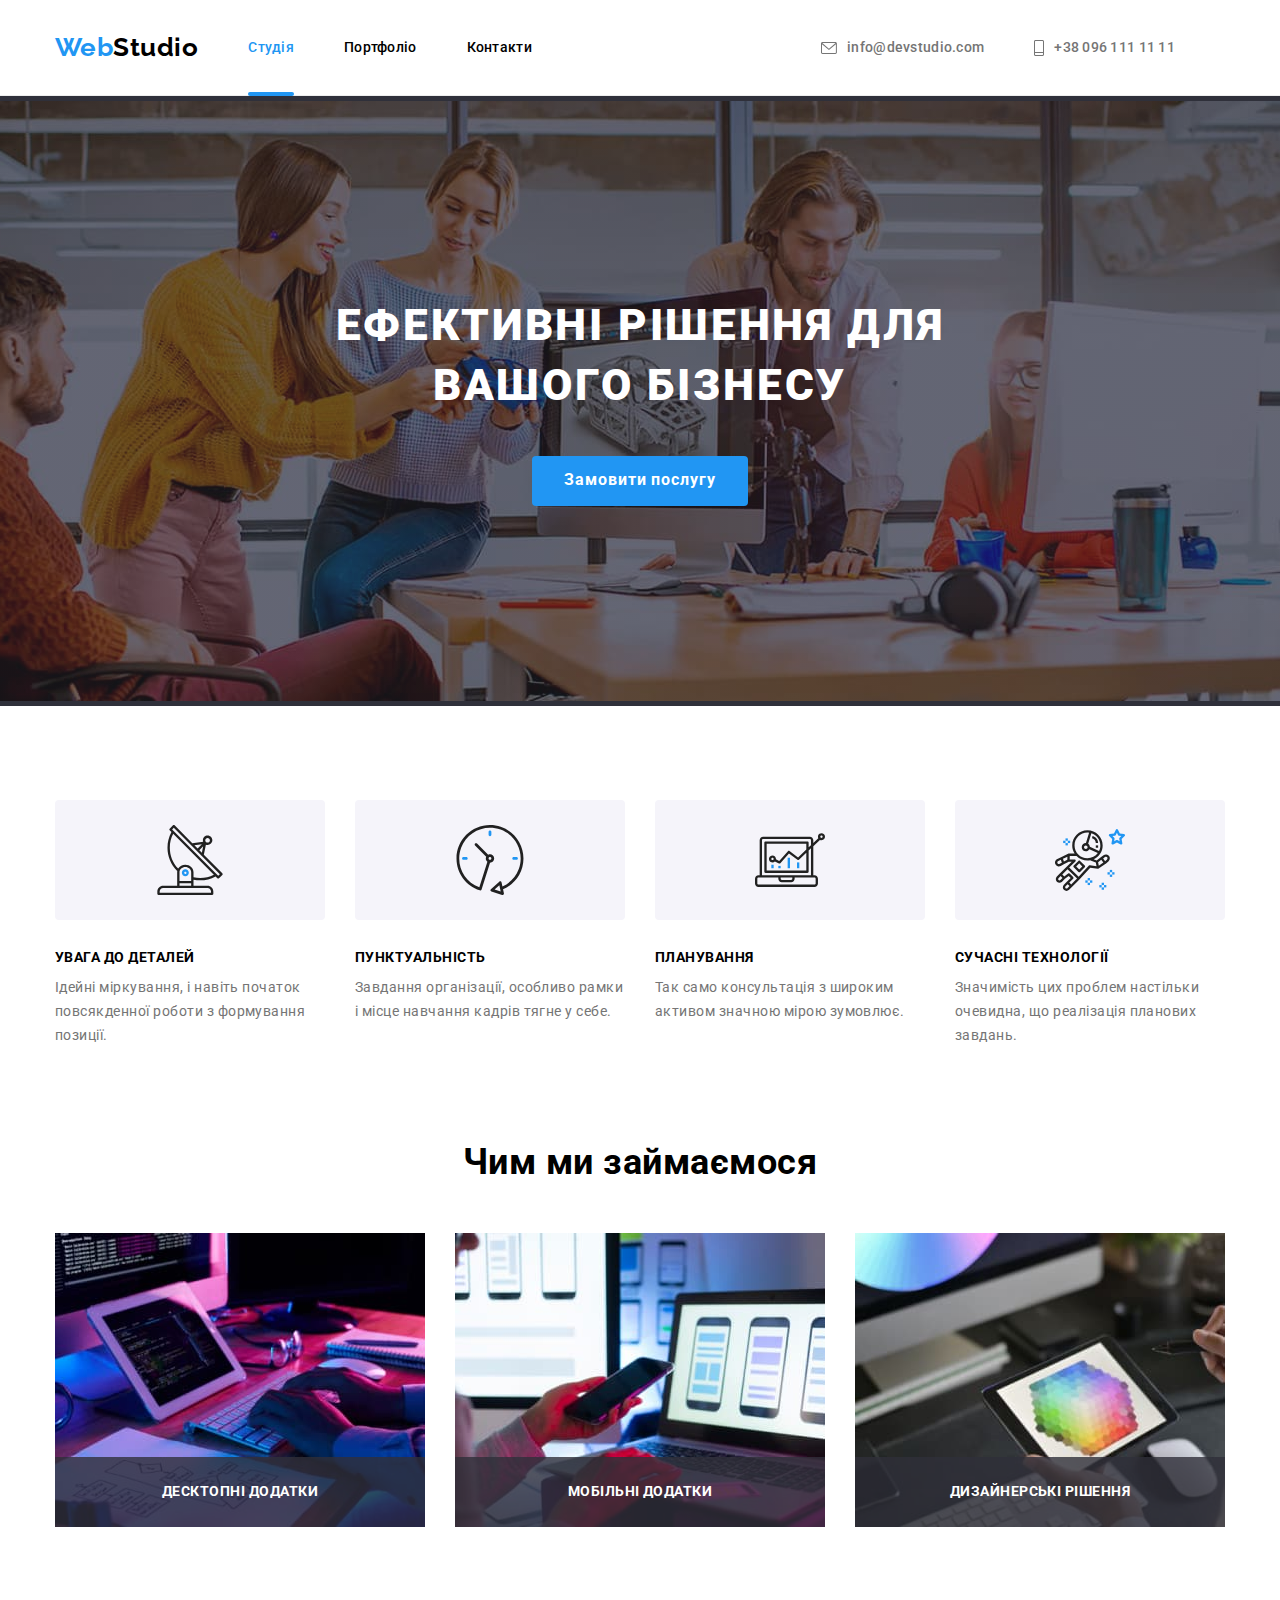
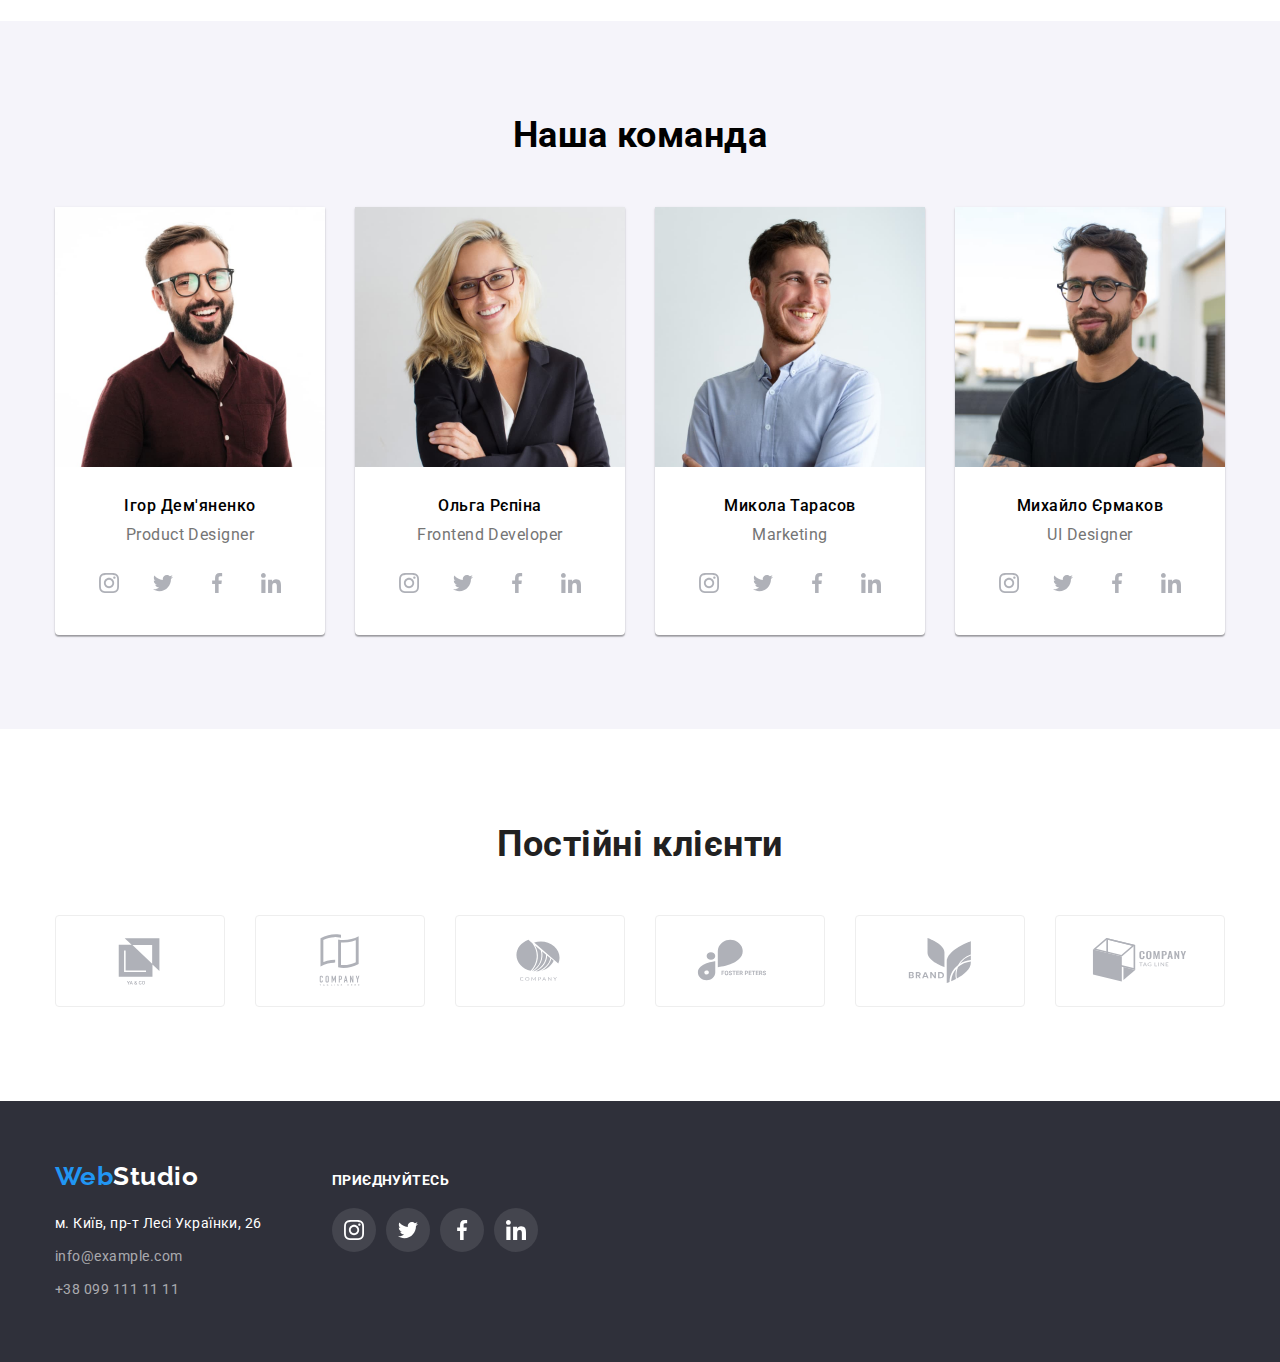
==== index.html @ 8f84b319 "start" ====
<!DOCTYPE html>
<html lang="uk">
  <head>
    <meta charset="UTF-8" />
    <meta http-equiv="X-UA-Compatible" content="IE=edge" />
    <meta name="viewport" content="width=device-width, initial-scale=1.0" />
    <title>WebStudio</title>
    <link rel="preconnect" href="https://fonts.googleapis.com" />
    <link rel="preconnect" href="https://fonts.gstatic.com" crossorigin />
    <link
      href="https://fonts.googleapis.com/css2?family=Raleway:wght@700&family=Roboto:wght@400;500;700;900&display=swap"
      rel="stylesheet"
    />
    <link
      rel="stylesheet"
      href="https://cdn.jsdelivr.net/npm/modern-normalize@1.1.0/modern-normalize.min.css"
    />
    <link rel="stylesheet" href="./css/styles.css" />
  </head>

  <body>
    <!-- Header-page -->
    <header class="page-header">
      <div class="header-box container">
        <nav class="page-navigation">
          <a class="logo link" href="/index.html"
            ><span class="logo-item">Web</span>Studio</a
          >
          <ul class="menu-list list">
            <li class="menu-item">
              <a class="menu-link link" href="index.html"
                ><span class="accent">Студія</span></a
              >
            </li>
            <li class="menu-item">
              <a class="menu-link link" href="portfolio.html">Портфоліо</a>
            </li>
            <li class="menu-item">
              <a class="menu-link link" href="#contacts">Контакти</a>
            </li>
          </ul>
        </nav>

        <ul class="list-contact list">
          <li class="mail-link page-cont">
            <a class="mail link focus-cont" href="mailto:info@devstudio.com">
              <svg class="mail-icon cont-icon" width="16px" height="12px">
                <use href="./symbol-defs.svg#icon-envelope"></use>
              </svg>
              info@devstudio.com
            </a>
          </li>
          <li class="phone-link page-cont">
            <a
              class="contact-phone-number link focus-cont"
              href="tel:+380961111111"
            >
              <svg class="phone-icon cont-icon" width="10" height="16">
                <use href="./symbol-defs.svg#icon-Vector"></use>
              </svg>
              +38 096 111 11 11</a
            >
          </li>
        </ul>
      </div>
    </header>
    <!-- Main-page -->
    <main class="main-page">
      <section class="first-section">
        <div class="container first-container">
          <h1 class="name-page">Ефективні рішення для вашого бізнесу</h1>
          <button class="modal-open-btn" type="button" data-modal-open>
            Замовити послугу
          </button>
        </div>
      </section>
      <section class="portfolio-section section">
        <div class="container">
          <h2 class="soft-skills visually-hidden">Наші особливості</h2>
          <ul class="list list-skils">
            <li class="skills-list">
              <div class="soft-box">
                <svg class="soft-icon" width="70" height="70">
                  <use href="./symbol-defs.svg#icon-antenna"></use>
                </svg>
              </div>
              <h3 class="soft-skills-item">Увага до деталей</h3>
              <p class="soft-skills-link">
                Ідейні міркування, i навіть початок повсякденної роботи з
                формування позиції.
              </p>
            </li>

            <li class="skills-list">
              <div class="soft-box">
                <svg class="soft-icon" width="70" height="70">
                  <use href="./symbol-defs.svg#icon-clock"></use>
                </svg>
              </div>
              <h3 class="soft-skills-item">Пунктуальність</h3>
              <p class="soft-skills-link">
                Завдання організації, особливо рамки i місце навчання кадрів
                тягне у себе.
              </p>
            </li>

            <li class="skills-list">
              <div class="soft-box">
                <svg class="soft-icon" width="70" height="70">
                  <use href="./symbol-defs.svg#icon-diagram"></use>
                </svg>
              </div>
              <h3 class="soft-skills-item">Планування</h3>
              <p class="soft-skills-link">
                Так само консультація з широким активом значною мірою зумовлює.
              </p>
            </li>

            <li class="skills-list">
              <div class="soft-box">
                <svg class="soft-icon" width="70" height="70">
                  <use href="./symbol-defs.svg#icon-astronaut"></use>
                </svg>
              </div>
              <h3 class="soft-skills-item">Сучасні технології</h3>
              <p class="soft-skills-link">
                Значимість цих проблем настільки очевидна, що реалізація
                планових завдань.
              </p>
            </li>
          </ul>
        </div>
      </section>
      <section class="page-job section">
        <div class="container">
          <h2 class="job">Чим ми займаємося</h2>
          <ul class="job-page list">
            <li class="work-image-li">
              <div class="work-text-box">
                <img
                  class="image-work"
                  src="./images/box-1.jpg"
                  alt="design"
                  width="370"
                  height="294"
                />
                <p class="work-link-text">Десктопні додатки</p>
              </div>
            </li>
            <li class="work-image-li">
              <div class="work-text-box">
                <img
                  class="image-work"
                  src="./images/box-2.jpg"
                  alt="styling"
                  width="370"
                  height="294"
                />
                <p class="work-link-text">Мобільні додатки</p>
              </div>
            </li>
            <li class="work-image-li">
              <div class="work-text-box">
                <img
                  class="image-work"
                  src="./images/box-3.jpg"
                  alt="color"
                  width="370"
                  height="294"
                />
                <p class="work-link-text">Дизайнерські рішення</p>
              </div>
            </li>
          </ul>
        </div>
      </section>
      <section class="team section">
        <div class="container">
          <h2 class="my-team">Наша команда</h2>
          <ul class="list list-team">
            <li class="team-box">
              <img
                class="image-team"
                src="./images/img-1.jpg"
                alt="Ігор Дем'яненко"
                width="270"
                height="260"
              />
              <div class="team-info">
                <h3 class="name">Ігор Дем'яненко</h3>
                <p class="job-title">Product Designer</p>
                <ul class="team-cont">
                  <li class="list list-icon">
                    <a href="https://www.instagram.com/" class="team-cont-icon">
                      <svg class="icon-job" width="20" height="20">
                        <use href="./symbol-defs.svg#icon-instagram"></use>
                      </svg>
                    </a>
                  </li>
                  <li class="list list-icon">
                    <a href="https://twitter.com" class="team-cont-icon">
                      <svg class="icon-job" width="20" height="20">
                        <use href="./symbol-defs.svg#icon-twitter"></use>
                      </svg>
                    </a>
                  </li>
                  <li class="list list-icon">
                    <a href="https://www.facebook.com/" class="team-cont-icon">
                      <svg class="icon-job" width="20" height="20">
                        <use href="./symbol-defs.svg#icon-facebook"></use>
                      </svg>
                    </a>
                  </li>
                  <li class="list list-icon">
                    <a href="https://ua.linkedin.com/" class="team-cont-icon">
                      <svg class="icon-job" width="20" height="20">
                        <use href="./symbol-defs.svg#icon-linkedin"></use>
                      </svg>
                    </a>
                  </li>
                </ul>
              </div>
            </li>
            <li class="team-box">
              <img
                class="image-team"
                src="./images/img-2.jpg"
                alt="Ольга Рєпіна"
                width="270"
                height="260"
              />
              <div class="team-info">
                <h3 class="name">Ольга Рєпіна</h3>
                <p class="job-title">Frontend Developer</p>
                <ul class="team-cont">
                  <li class="list list-icon">
                    <a href="https://www.instagram.com/" class="team-cont-icon">
                      <svg class="icon-job" width="20" height="20">
                        <use href="./symbol-defs.svg#icon-instagram"></use>
                      </svg>
                    </a>
                  </li>
                  <li class="list list-icon">
                    <a href="https://twitter.com" class="team-cont-icon">
                      <svg class="icon-job" width="20" height="20">
                        <use href="./symbol-defs.svg#icon-twitter"></use>
                      </svg>
                    </a>
                  </li>
                  <li class="list list-icon">
                    <a href="https://www.facebook.com/" class="team-cont-icon">
                      <svg class="icon-job" width="20" height="20">
                        <use href="./symbol-defs.svg#icon-facebook"></use>
                      </svg>
                    </a>
                  </li>
                  <li class="list list-icon">
                    <a href="https://ua.linkedin.com/" class="team-cont-icon">
                      <svg class="icon-job" width="20" height="20">
                        <use href="./symbol-defs.svg#icon-linkedin"></use>
                      </svg>
                    </a>
                  </li>
                </ul>
              </div>
            </li>
            <li class="team-box">
              <img
                class="image-team"
                src="./images/img-3.jpg"
                alt="Микола Тарасов"
                width="270"
                height="260"
              />
              <div class="team-info">
                <h3 class="name">Микола Тарасов</h3>
                <p class="job-title">Marketing</p>
                <ul class="team-cont">
                  <li class="list list-icon">
                    <a href="https://www.instagram.com/" class="team-cont-icon">
                      <svg class="icon-job" width="20" height="20">
                        <use href="./symbol-defs.svg#icon-instagram"></use>
                      </svg>
                    </a>
                  </li>
                  <li class="list list-icon">
                    <a href="https://twitter.com" class="team-cont-icon">
                      <svg class="icon-job" width="20" height="20">
                        <use href="./symbol-defs.svg#icon-twitter"></use>
                      </svg>
                    </a>
                  </li>
                  <li class="list list-icon">
                    <a href="https://www.facebook.com/" class="team-cont-icon">
                      <svg class="icon-job" width="20" height="20">
                        <use href="./symbol-defs.svg#icon-facebook"></use>
                      </svg>
                    </a>
                  </li>
                  <li class="list list-icon">
                    <a href="https://ua.linkedin.com/" class="team-cont-icon">
                      <svg class="icon-job" width="20" height="20">
                        <use href="./symbol-defs.svg#icon-linkedin"></use>
                      </svg>
                    </a>
                  </li>
                </ul>
              </div>
            </li>
            <li class="team-box">
              <img
                class="image-team"
                src="./images/img-4.jpg"
                alt="Михайло Єрмаков"
                width="270"
                height="260"
              />
              <div class="team-info">
                <h3 class="name">Михайло Єрмаков</h3>
                <p class="job-title">UI Designer</p>
                <ul class="team-cont">
                  <li class="list list-icon">
                    <a href="https://www.instagram.com/" class="team-cont-icon">
                      <svg class="icon-job" width="20" height="20">
                        <use href="./symbol-defs.svg#icon-instagram"></use>
                      </svg>
                    </a>
                  </li>
                  <li class="list list-icon">
                    <a href="https://twitter.com" class="team-cont-icon">
                      <svg class="icon-job" width="20" height="20">
                        <use href="./symbol-defs.svg#icon-twitter"></use>
                      </svg>
                    </a>
                  </li>
                  <li class="list list-icon">
                    <a href="https://www.facebook.com/" class="team-cont-icon">
                      <svg class="icon-job" width="20" height="20">
                        <use href="./symbol-defs.svg#icon-facebook"></use>
                      </svg>
                    </a>
                  </li>
                  <li class="list list-icon">
                    <a href="https://ua.linkedin.com/" class="team-cont-icon">
                      <svg class="icon-job" width="20" height="20">
                        <use href="./symbol-defs.svg#icon-linkedin"></use>
                      </svg>
                    </a>
                  </li>
                </ul>
              </div>
            </li>
          </ul>
        </div>
      </section>
      <section class="section">
        <div class="container">
          <h2 class="clients">Постійні клієнти</h2>
          <ul class="clients-item">
            <li class="client-list list">
              <div class="client-box-icon">
                <a class="client-comp" href="">
                  <svg class="client-icon" width="106" height="60">
                    <use href="./symbol-defs.svg#icon-YACO"></use>
                  </svg>
                </a>
              </div>
            </li>
            <li class="client-list list">
              <div class="client-box-icon">
                <a class="client-comp" href="">
                  <svg class="client-icon" width="106" height="60">
                    <use href="./symbol-defs.svg#icon-COMPANY"></use>
                  </svg>
                </a>
              </div>
            </li>
            <li class="client-list list">
              <div class="client-box-icon">
                <a class="client-comp" href="">
                  <svg class="client-icon" width="106" height="60">
                    <use href="./symbol-defs.svg#icon-COMPANYtwo"></use>
                  </svg>
                </a>
              </div>
            </li>
            <li class="client-list list">
              <div class="client-box-icon">
                <a class="client-comp" href="">
                  <svg class="client-icon" width="106" height="60">
                    <use href="./symbol-defs.svg#icon-POSTER"></use>
                  </svg>
                </a>
              </div>
            </li>
            <li class="client-list list">
              <div class="client-box-icon">
                <a class="client-comp" href="">
                  <svg class="client-icon" width="106" height="60">
                    <use href="./symbol-defs.svg#icon-BRANT"></use>
                  </svg>
                </a>
              </div>
            </li>
            <li class="client-list list">
              <div class="client-box-icon">
                <a class="client-comp" href="">
                  <svg class="client-icon" width="106" height="60">
                    <use href="./symbol-defs.svg#icon-Logo"></use>
                  </svg>
                </a>
              </div>
            </li>
          </ul>
        </div>
      </section>
    </main>
    <footer class="footer-page">
      <div class="container footer-container">
        <div class="footer-first-box">
          <a class="logo-two link" href="/index.html"
            ><span class="logo-item">Web</span>Studio</a
          >
          <address class="adress-footer">
            <ul class="adress-list list">
              <li class="list-map">
                <a
                  class="maps-list link"
                  href="https://goo.gl/maps/bV2nX5t9sE71foQR8"
                  target="_blank"
                  rel="nooper noreferrer nofollow"
                  >м. Київ, пр-т Лесі Українки, 26</a
                >
              </li>
              <li class="list-map">
                <a class="mail-footer link" href="mailto:info@example.com"
                  >info@example.com</a
                >
              </li>
              <li>
                <a class="contact-phone-footer link" href="tel:+380991111111"
                  >+38 099 111 11 11</a
                >
              </li>
            </ul>
          </address>
        </div>
        <div class="footer-icons">
          <p class="footer-invate">Приєднуйтесь</p>
          <ul class="team-cont">
            <li class="list list-icon">
              <a href="https://www.instagram.com/" class="team-cont-icons">
                <svg class="icon-footer" width="20" height="20">
                  <use href="./symbol-defs.svg#icon-instagram"></use>
                </svg>
              </a>
            </li>
            <li class="list list-icon">
              <a href="https://twitter.com" class="team-cont-icons">
                <svg class="icon-footer" width="20" height="20">
                  <use href="./symbol-defs.svg#icon-twitter"></use>
                </svg>
              </a>
            </li>
            <li class="list list-icon">
              <a href="https://www.facebook.com/" class="team-cont-icons">
                <svg class="icon-footer" width="20" height="20">
                  <use href="./symbol-defs.svg#icon-facebook"></use>
                </svg>
              </a>
            </li>
            <li class="list list-icon">
              <a href="https://ua.linkedin.com/" class="team-cont-icons">
                <svg class="icon-footer" width="20" height="20">
                  <use href="./symbol-defs.svg#icon-linkedin"></use>
                </svg>
              </a>
            </li>
          </ul>
        </div>
      </div>
    </footer>

    <div class="backdrop is-hidden" data-modal>
      <div class="modal">
        <button type="button" class="modal-close-btn" data-modal-close>
          <svg class="modal-close-icon" width="18" height="18">
            <use href="./symbol-defs.svg#icon-close"></use>
          </svg>
        </button>
      </div>
    </div>

    <script src="./js/modal.js"></script>
  </body>
</html>
---- css/styles.css ----
:root {
  --accent-color: #2196f3;
  --secondary-text-dark-color: #000000;
  --primary-text-dark-color: #212121;
  --primary-text-color-theme-light: #ffffff;
  --secondary-text-color-theme-light: #757575;
  --no-name-text-color: #2f303a;
  --primary-font: "Roboto", sans-serif;
  --secondary-text-font: "Raleway", sans-serif;
  --back-color: #f5f4fa;
  --border-color: #eee;
  --primary-icon-color: rgba(175, 177, 184, 1);
  --second-icon-color: #757575;
  --time-activate: 250ms;
  --funk-time: cubic-bezier(0.4, 0, 0.2, 1);
}
.menu-list .menu-link.current {
  color: var(--accent-color);
}
.link {
  text-decoration: none;
}

.list {
  list-style-type: none;
}

button {
  cursor: pointer;
}
h1,
h2,
h3,
h4,
p {
  margin-top: 0;
  margin-bottom: 0;
}
ul,
ol {
  margin-top: 0;
  margin-bottom: 0;
  padding-left: 0;
}
img {
  max-width: 100%;
  height: auto;
  display: block;
}
body {
  font-family: var(--primary-font), sans-serif;
  background-color: var(--primary-text-color-theme-light);
  letter-spacing: 0.03em;
}
.section {
  padding-top: 94px;
  padding-bottom: 94px;
}
/* HEADER */
.visually-hidden {
  position: absolute;
  white-space: nowrap;
  width: 1px;
  height: 1px;
  overflow: hidden;
  border: 0;
  padding: 0;
  clip: rect(0 0 0 0);
  clip-path: inset(50%);
  margin: -1px;
}
.container {
  margin-left: auto;
  margin-right: auto;
  width: 1200px;
  padding-left: 15px;
  padding-right: 15px;
}
.logo {
  font-family: var(--secondary-text-font);
  font-weight: 700;
  font-size: 26px;
  line-height: 1.2;

  color: var(--black-color);
}
.logo-item {
  font-family: var(--secondary-text-font);
  font-weight: 700;
  font-size: 26px;
  line-height: 1.2;
  color: var(--accent-color);
}
.page-navigation {
  display: flex;
  align-items: center;
}
.page-header {
  border-bottom: 1px solid var(--border-color);
  padding-top: 32px;
  padding-bottom: 32px;
}

.header-box {
  display: flex;
  justify-content: space-between;
}
.menu-list,
.list-contact {
  display: flex;
}
.menu-item:not(:last-child),
.logo {
  margin-right: 50px;
}
.page-cont {
  margin-right: 50px;
}
.page-cont {
  display: flex;
  justify-content: center;
}
.menu-link {
  font-weight: 500;
  font-size: 14px;
  line-height: 1.14;
  letter-spacing: 0.02em;
  color: var(--grey-color);
  transition-duration: var(--time-activate);
  position: relative;
  transition-timing-function: var(--funk-time);
}
.menu-link:hover,
.menu-link:focus {
  color: var(--accent-color);
}
.accent {
  color: var(--accent-color);
}
.accent::after {
  position: absolute;
  left: 0;
  bottom: 0;
  top: 52.2px;
  content: "";
  display: block;
  width: 100%;
  height: 4px;
  background-color: var(--accent-color);
  border-radius: 2px;
}
.mail {
  font-weight: 500;
  font-size: 14px;
  line-height: 1.14;
  letter-spacing: 0.02em;
  color: var(--secondary-text-color-theme-light);
  display: flex;
  align-items: center;
  transition-duration: var(--time-activate);
  transition-timing-function: var(--funk-time);
}
.mail:hover,
.mail:focus {
  color: var(--accent-color);
}
.contact-phone-number {
  font-weight: 500;
  font-size: 14px;
  line-height: 1.14;
  letter-spacing: 0.02em;
  color: var(--secondary-text-color-theme-light);
  display: flex;
  align-items: center;
  transition-duration: var(--time-activate);
  transition-timing-function: var(--funk-time);
}
.contact-phone-number:hover,
.contact-phone-number:focus {
  color: var(--accent-color);
}
.mail-icon,
.phone-icon {
  margin-right: 10px;
}
.focus-cont:hover .cont-icon,
.focus-cont:focus .cont-icon {
  fill: var(--accent-color);
}
.mail-icon,
.phone-icon {
  fill: var(--second-icon-color);
  transition-duration: var(--time-activate);
  transition-timing-function: var(--funk-time);
}
/* MAIN */
.first-section {
  background: rgba(47, 48, 58, 0.4);
  background-color: var(--no-name-text-color);
  background-repeat: no-repeat;
  background-size: cover;
  background-image: linear-gradient(
      rgba(47, 48, 58, 0.4),
      rgba(47, 48, 58, 0.4)
    ),
    url(../sekt.jpg);
  background-size: 1600px;
  background-position: center;
}
.name-page {
  font-weight: 900;
  font-size: 44px;
  line-height: 1.36;
  text-align: center;
  letter-spacing: 0.06em;
  text-transform: uppercase;
  color: var(--primary-text-color-theme-light);
  margin-bottom: 40px;
}
.modal-open-btn {
  width: 216px;
  height: 50px;
  background-color: #2196f3;
  font-weight: 700;
  font-size: 16px;
  line-height: 1.8;
  letter-spacing: 0.06em;
  color: var(--primary-text-color-theme-light);
  border: none;
  border-radius: 4px;
  display: flex;
  align-items: center;
  justify-content: center;
  transition-duration: var(--time-activate);
  transition-timing-function: var(--funk-time);
}
.modal-open-btn:active {
  background-color: #188ce8;
}
.first-container {
  display: flex;
  flex-wrap: wrap;
  width: 700px;
  justify-content: center;
  padding-top: 200px;
  padding-bottom: 200px;
}

.modal-open-btn:hover,
.modal-open-btn:focus {
  background-color: #188ce8;
}
/* soft=skills */
.list-skils {
  display: flex;
  gap: 30px;
}
.skills-list {
  flex-basis: calc((100% - 90px) / 4);
}
.soft-skills-item {
  font-weight: 700;
  font-size: 14px;
  line-height: 1.14;
  text-transform: uppercase;
  color: var(--grey-color);
  margin-bottom: 10px;
}
.soft-skills-link {
  font-size: 14px;
  line-height: 1.71;
  color: var(--secondary-text-color-theme-light);
}
.soft-box {
  display: flex;
  justify-content: center;
  border-radius: 4px;
  background-color: var(--back-color);
  margin-bottom: 30px;
  width: 270px;
  height: 120px;
  align-items: center;
}
.job {
  font-weight: 700;
  font-size: 36px;
  line-height: 1.16;
  text-align: center;
  color: var(--grey-color);
  margin-bottom: 50px;
}

.page-job {
  padding-top: 0;
}
.job-page {
  display: flex;
  gap: 30px;
}
.image-work {
  width: 370px;
  height: 294px;
}
.work-text-box {
  position: relative;
  overflow: hidden;
}
.work-link-text {
  display: flex;
  align-items: center;
  justify-content: center;
  position: absolute;
  overflow: hidden;
  background: rgba(47, 48, 58, 0.8);
  color: var(--primary-text-color-theme-light);
  width: 100%;
  height: 70px;
  top: 224px;
  left: 0;
  font-family: var(--primary-font);
  font-weight: 700;
  font-size: 14px;
  line-height: 1.14;
  text-transform: uppercase;
}
.my-team {
  margin-bottom: 50px;
}
.list-team {
  display: flex;
  gap: 30px;
}
.my-team {
  font-weight: 700;
  font-size: 36px;
  line-height: 1.16;
  text-align: center;
  color: var(--grey-color);
}
.image-team {
  width: 270px;
  height: 260px;
}
.team-info {
  padding-top: 30px;
  padding-bottom: 30px;
}
.name {
  font-weight: 500;
  font-size: 16px;
  line-height: 1.18;
  margin-bottom: 10px;
  text-align: center;

  color: var(--grey-color);
}
.job-title {
  font-weight: 400;
  font-size: 16px;
  line-height: 1.18;
  text-align: center;
  color: var(--secondary-text-color-theme-light);
  margin-bottom: 16px;
}
.team-box {
  background-color: var(--primary-text-color-theme-light);
  box-shadow: 0px 1px 3px rgba(0, 0, 0, 0.12), 0px 1px 1px rgba(0, 0, 0, 0.14),
    0px 2px 1px rgba(0, 0, 0, 0.2);
  border-radius: 0px 0px 4px 4px;
}
.team {
  background-color: var(--back-color);
}
.team-cont {
  display: flex;
  justify-content: center;
  column-gap: 10px;
}

.icon-job:hover {
  fill: var(--accent-color);
}

.team-cont-icon {
  display: flex;
  justify-content: center;
  align-items: center;
  width: 44px;
  height: 44px;
  border-radius: 50%;
  background-color: var(--primary-text-color-theme-light);
  fill: var(--primary-icon-color);
  transition-duration: var(--time-activate);
  transition-timing-function: var(--funk-time);
}
.team-cont-icon:hover,
.team-cont-icon:focus {
  fill: var(--primary-text-color-theme-light);
  background-color: var(--accent-color);
}
.team-cont-icon:hover .icon-job,
.team-cont-icon:focus .icon-job {
  fill: var(--primary-text-color-theme-light);
}
.clients {
  display: flex;
  justify-content: center;
  margin-bottom: 50px;
  font-family: var(--primary-font);
  font-weight: 700;
  font-size: 36px;
  line-height: 42px;
  text-align: center;
  color: var(--primary-text-dark-color);
}
.clients-item {
  display: flex;
  gap: 30px;
}

.client-box-icon {
  width: 170px;
  height: 92px;
}
.client-comp {
  width: 100%;
  height: 100%;
  display: flex;
  justify-content: center;
  align-items: center;
  border: 1px solid var(--border-color);
  border-radius: 4px;
  transition-duration: var(--time-activate);
  transition-timing-function: var(--funk-time);
}
.client-comp:hover .client-icon,
.client-comp:focus .client-icon {
  fill: var(--accent-color);
}
.client-comp:hover,
.client-comp:focus {
  border-color: var(--accent-color);
}
.client-icon {
  fill: var(--primary-icon-color);
  transition-duration: var(--time-activate);
  transition-timing-function: var(--funk-time);
}
/* footer */
.footer-page {
  background: var(--no-name-text-color);
  display: flex;
  padding-top: 60px;
  padding-bottom: 60px;
}
.footer-first-box {
  margin-right: 70px;
}
.logo-two {
  font-family: var(--secondary-text-font);
  font-weight: 700;
  font-size: 26px;
  line-height: 1.19;
  color: var(--primary-text-color-theme-light);
  margin-top: 60px;
  font-style: normal;
}
.adress-footer {
  margin-top: 20px;
}
.maps-list {
  font-style: normal;
  font-weight: 400;
  font-size: 14px;
  line-height: 1.71;
  color: var(--primary-text-color-theme-light);
}
.mail-footer,
.contact-phone-footer {
  font-style: normal;
  font-weight: 400;
  font-size: 14px;
  line-height: 1.71;
  color: rgba(255, 255, 255, 0.6);
  transition-duration: var(--time-activate);
  transition-timing-function: var(--funk-time);
}
.list-map {
  margin-bottom: 9px;
}
.contact-phone-footer {
  margin-bottom: 60px;
}
.contact-phone-footer:focus,
.contact-phone-footer:hover,
.mail-footer:hover,
.mail-footer:focus .maps-text:hover,
.maps-text:focus {
  color: var(--accent-color);
}
.footer-invate {
  font-family: var(--primary-font);
  font-weight: 700;
  font-size: 14px;
  line-height: 16px;
  font-style: normal;
  letter-spacing: 0.03em;
  text-transform: uppercase;
  color: var(--primary-text-color-theme-light);
  margin-bottom: 20px;
}
.team-cont-icons {
  display: flex;
  justify-content: center;
  align-items: center;
  width: 44px;
  height: 44px;
  border-radius: 50%;
  background-color: rgba(255, 255, 255, 0.1);
  transition-duration: var(--time-activate);
  transition-timing-function: var(--funk-time);
}
.icon-footer {
  fill: var(--primary-text-color-theme-light);
}
.team-cont-icons:hover,
.team-cont-icons:focus {
  background-color: var(--accent-color);
}
.footer-container {
  display: flex;
  align-items: baseline;
}
/* Portfolio */
.filther-btn {
  display: flex;
  gap: 8px;
  justify-content: center;
  margin-bottom: 50px;
}
.button-item {
  background: var(--back-color);
  padding: 6px 22px;
  font-weight: 500;
  font-size: 16px;
  line-height: 1.6;
  text-align: center;
  border-radius: 4px;
  border: none;
  color: var(--grey-color);
  transition-duration: var(--time-activate);
  transition-timing-function: var(--funk-time);
}

.button-item:hover,
.button-item:focus {
  color: var(--primary-text-color-theme-light);
  background-color: var(--accent-color);
  box-shadow: 0px 3px 1px rgba(0, 0, 0, 0.1), 0px 1px 2px rgba(0, 0, 0, 0.08),
    0px 2px 2px rgba(0, 0, 0, 0.12);
}
/* Project */
.project-link {
  display: flex;
  flex-wrap: wrap;
  gap: 30px;
}
.project-list {
  border-left: 1px solid var(--border-color);
  border-right: 1px solid var(--border-color);
  border-bottom: 1px solid var(--border-color);
  padding: 20px 24px;
}
.project {
  margin-bottom: 4px;
}

.project-img {
  width: 370px;
  height: 294px;
}

.project-type {
  font-weight: 400;
  font-size: 16px;
  line-height: 1.8;
  color: var(--secondary-text-color-theme-light);
}
.shadow-link {
  text-decoration: none;
}
.shadow-link:hover .shadow-cont,
.shadow-link:focus .shadow-cont {
  box-shadow: 0px 1px 1px rgba(0, 0, 0, 0.12), 0px 4px 4px rgba(0, 0, 0, 0.06),
    1px 4px 6px rgba(0, 0, 0, 0.16);
}
.project {
  font-weight: 700;
  font-size: 18px;
  line-height: 2;
  letter-spacing: 0.06em;
  color: var(--primary-text-dark-color);
}
.swipe-text {
  transition-duration: var(--time-activate);
  position: relative;
  overflow: hidden;
  transition-timing-function: var(--funk-time);
}
.overlay {
  position: absolute;
  overflow: auto;
  background: rgba(33, 150, 243, 0.9);
  color: var(--primary-text-color-theme-light);
  top: 0;
  left: 0;
  width: 100%;
  height: 100%;
  padding: 63px 24px;
  line-height: 1.2;
  transform: translateY(100%);
  transition: var(--time-activate) linear;
  font-family: var(--primary-font);
  font-weight: 400;
  font-size: 18px;
  line-height: 1.55;
  transition-timing-function: var(--funk-time);
}
.shadow-link:hover .overlay,
.shadow-link:focus .overlay {
  transform: translateY(0%);
}

/* modal-window */
.backdrop {
  position: fixed;
  top: 0;
  left: 0;
  z-index: 100;
  width: 100%;
  height: 100%;
  background-color: rgba(47, 48, 58, 0.4);

  opacity: 1;
  visibility: visible;
  pointer-events: auto;
  transition: opacity var(--time-activate) ease,
    visibility var(--time-activate) ease;
  transition-timing-function: var(--funk-time);
}
.backdrop.is-hidden {
  opacity: 0;
  visibility: hidden;
  pointer-events: none;
}
.modal {
  position: absolute;
  height: 528px;
  width: 581px;
  background-color: var(--primary-text-color-theme-light);
  top: 50%;
  left: 50%;
  transform: translate(-50%, -50%);
}
.modal-close-btn {
  position: absolute;
  top: 8px;
  right: 8px;
  display: flex;
  justify-content: center;
  align-items: center;
  border: 1px solid rgba(0, 0, 0, 0.1);
  border-radius: 50%;
  width: 30px;
  height: 30px;
  background-color: transparent;
  padding: 0;
}
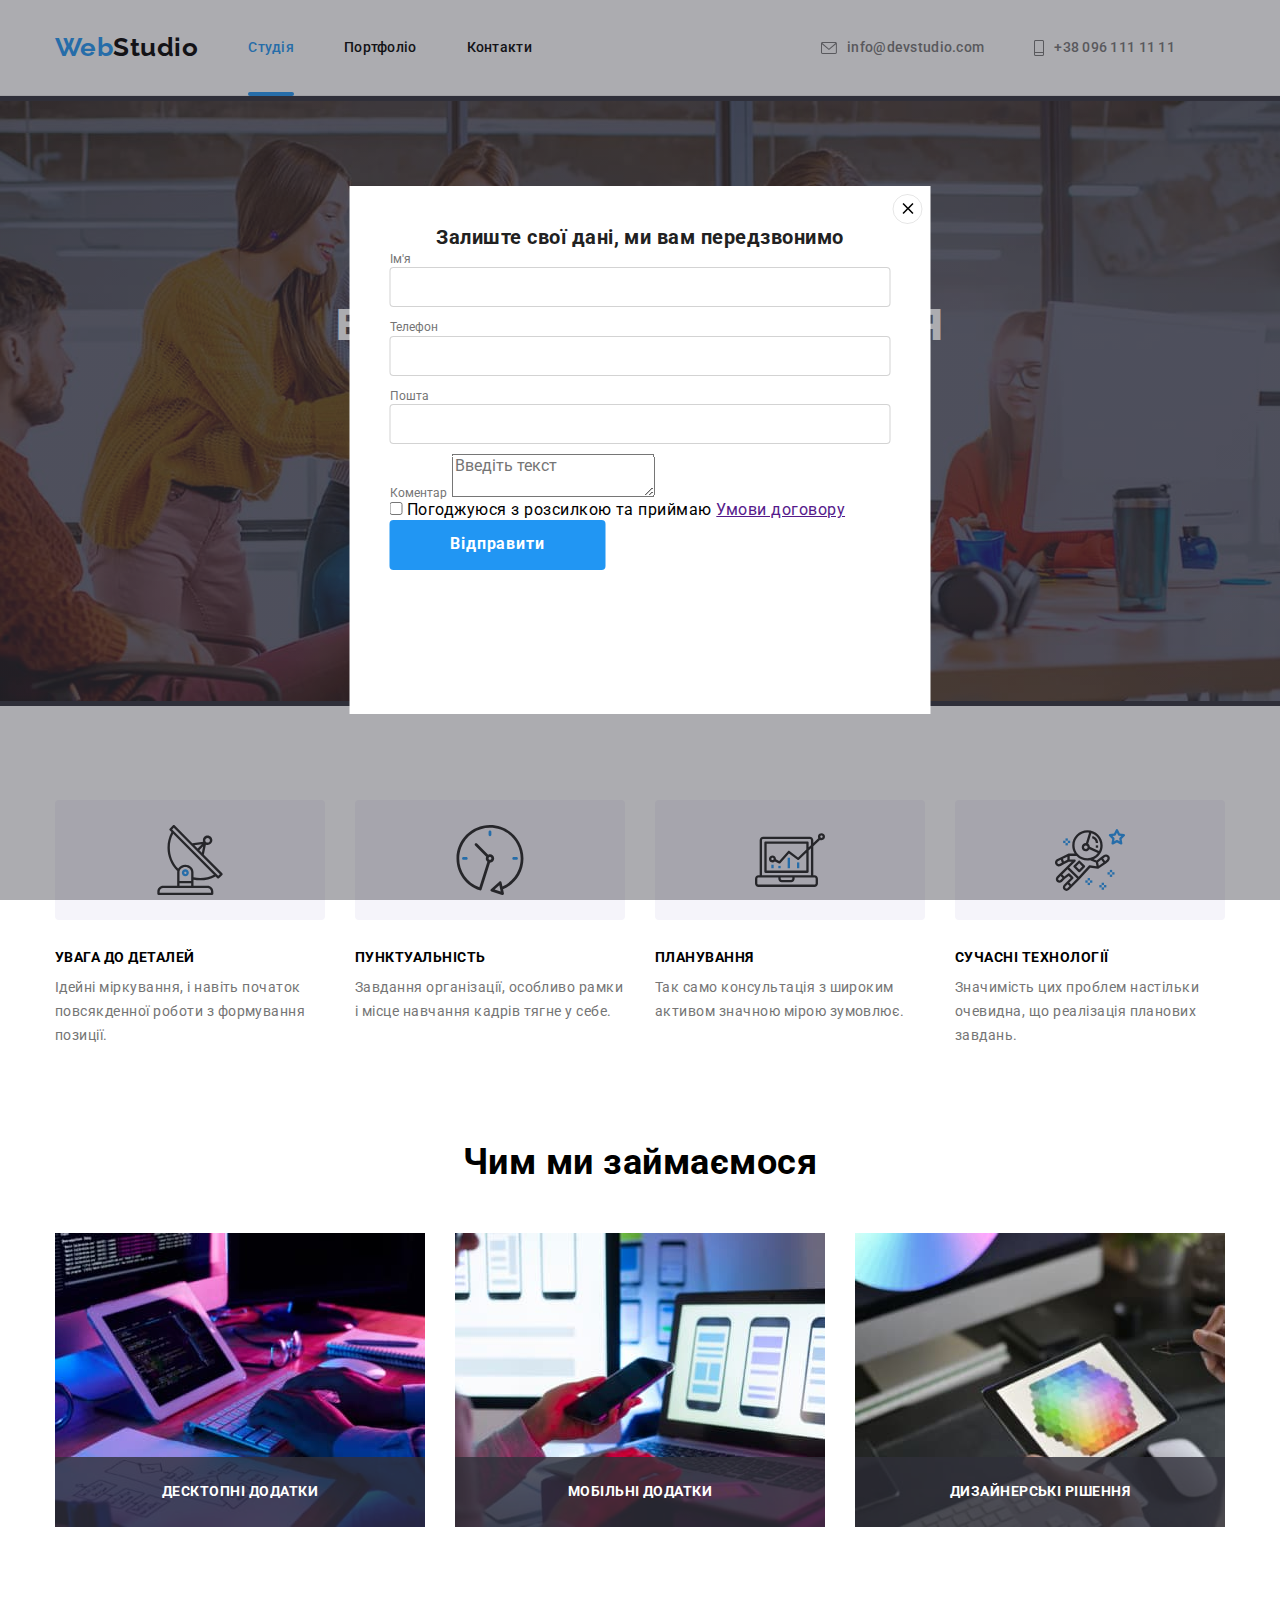
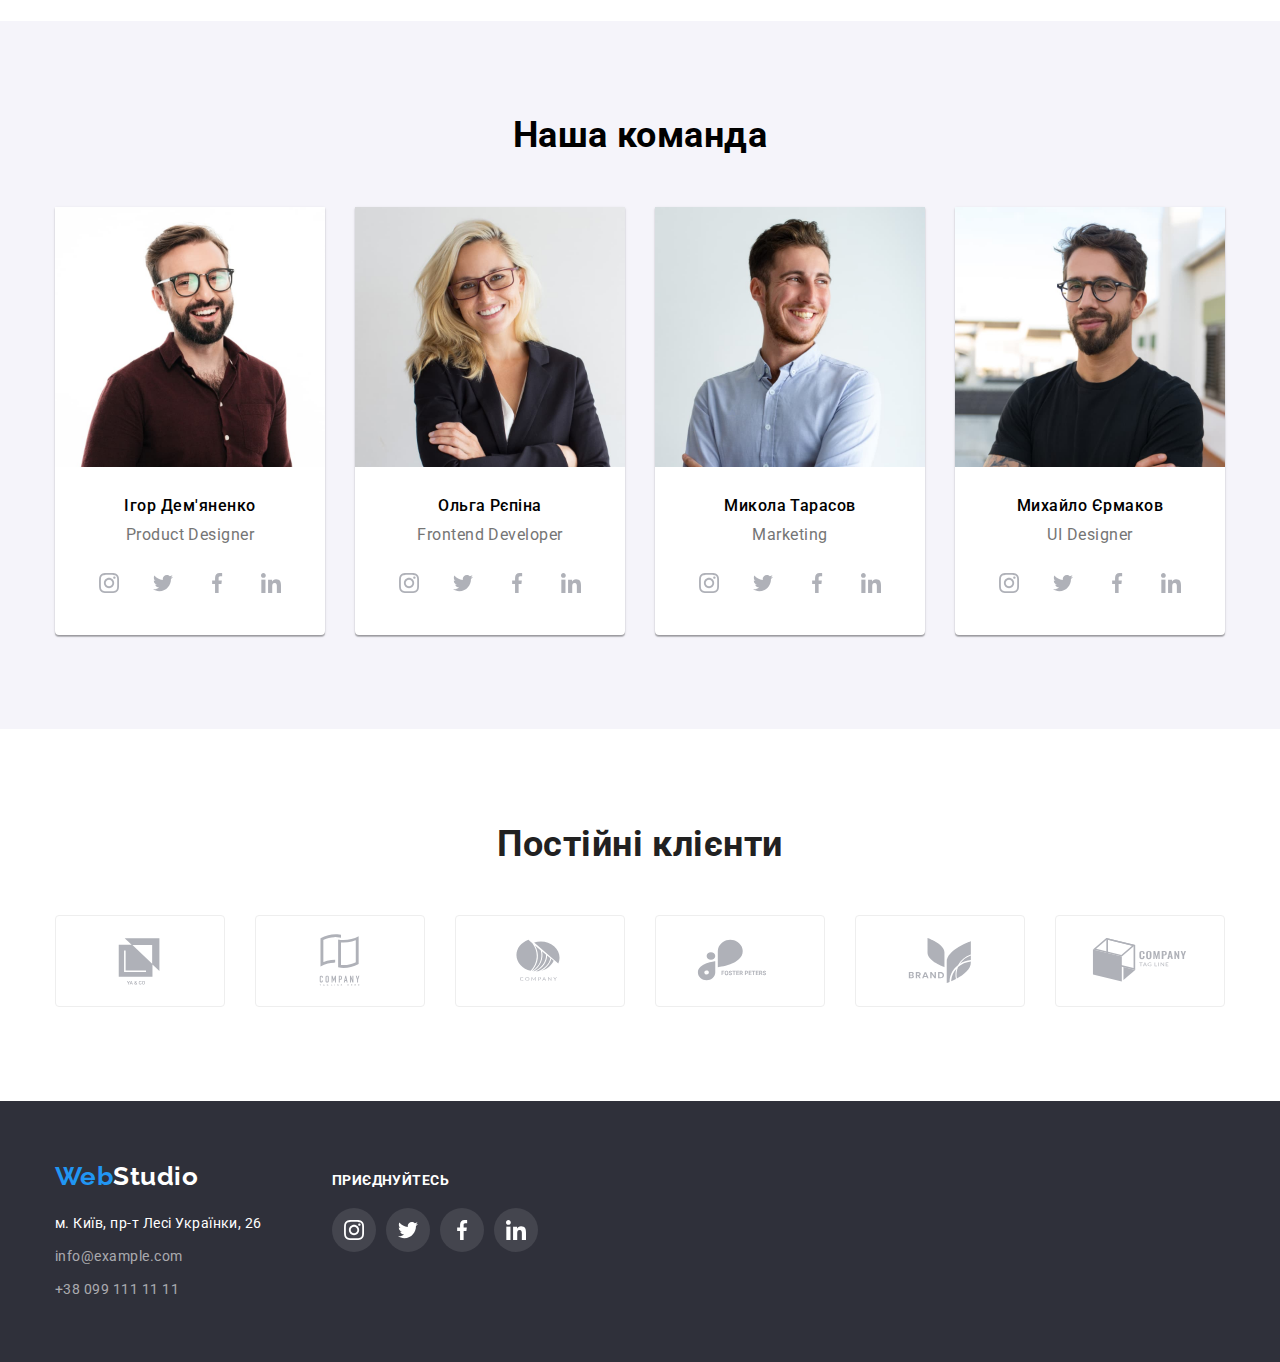
==== commit efea90fc: "work" ====
--- a/index.html
+++ b/index.html
@@ -481,13 +481,56 @@
       </div>
     </footer>
 
-    <div class="backdrop is-hidden" data-modal>
+    <div class="backdrop" data-modal>
       <div class="modal">
         <button type="button" class="modal-close-btn" data-modal-close>
           <svg class="modal-close-icon" width="18" height="18">
             <use href="./symbol-defs.svg#icon-close"></use>
           </svg>
         </button>
+        <p class="modal-form-title">
+          Залиште свої дані, ми вам передзвонимо
+        </p>
+        <form class="modal-form">
+          <label class="modal-form-field">
+            <span class="modal-form-field-desc">Ім'я</span> 
+            <input 
+            type="text" 
+            class="modal-form-input" 
+            pattern="[a-zA-Zа-яА-ЯїЇ]+"
+            name="user_name">
+          </label>
+          <label class="modal-form-field">
+            <span class="modal-form-field-desc">Телефон</span> 
+            <input 
+            type="tel" 
+            class="modal-form-input" 
+            pattern="[0-9]{3}-[0-9]{3}-[0-9]{2}-[0-9]{2}"
+            title="xxx-xxx-xx-xx"
+            name="user_phone">
+          </label>
+          <label class="modal-form-field">
+            <span class="modal-form-field-desc">Пошта</span> 
+            <input 
+            type="text" 
+            class="modal-form-input"
+            name="user_mail">
+          </label>
+          <label class="modal-form-name">
+            <span class="modal-form-field-desc">Коментар</span> 
+            <textarea 
+            name="user_massage"
+            placeholder="Введіть текст" 
+            class="modal-form-message"></textarea>
+          </label>
+          <label for="" class="modal-form-check-field">
+            <input 
+            type="checkbox" 
+            class="modal-form-check" name="user_policy" required>
+            Погоджуюся з розсилкою та приймаю <a href="">Умови договору</a> 
+          </label>
+          <button type="submit" class="modal-form-submit">Відправити</button>
+        </form>
       </div>
     </div>
 
--- a/css/styles.css
+++ b/css/styles.css
@@ -217,7 +217,8 @@
   color: var(--primary-text-color-theme-light);
   margin-bottom: 40px;
 }
-.modal-open-btn {
+.modal-open-btn,
+.modal-form-submit {
   width: 216px;
   height: 50px;
   background-color: #2196f3;
@@ -631,7 +632,7 @@
   transform: translateY(0%);
 }
 
-/* modal-window */
+/* backdrop */
 .backdrop {
   position: fixed;
   top: 0;
@@ -653,6 +654,7 @@
   visibility: hidden;
   pointer-events: none;
 }
+/* modal-window */
 .modal {
   position: absolute;
   height: 528px;
@@ -661,6 +663,7 @@
   top: 50%;
   left: 50%;
   transform: translate(-50%, -50%);
+  padding: 40px 40px;
 }
 .modal-close-btn {
   position: absolute;
@@ -676,3 +679,35 @@
   background-color: transparent;
   padding: 0;
 }
+/* Modal Form */
+.modal-form-title {
+  font-family: var(--primary-font);
+  font-weight: 700;
+  font-size: 20px;
+  line-height: 1.15;
+  text-align: center;
+  color: var(--primary-text-dark-color);
+}
+.modal-form {
+  display: flex;
+  flex-direction: column;
+}
+.modal-form-input {
+  width: 100%;
+  height: 40px;
+  border: 1px solid rgba(33, 33, 33, 0.2);
+  border-radius: 4px;
+  padding-left: 42px;
+}
+.modal-form-field-desc {
+  font-family: var(--primary-font);
+  font-weight: 400;
+  font-size: 12px;
+  line-height: 1.16;
+  letter-spacing: 0.01em;
+  color: var(--second-icon-color);
+  margin-bottom: 4px;
+}
+.modal-form-field{
+  margin-bottom: 10px;
+}
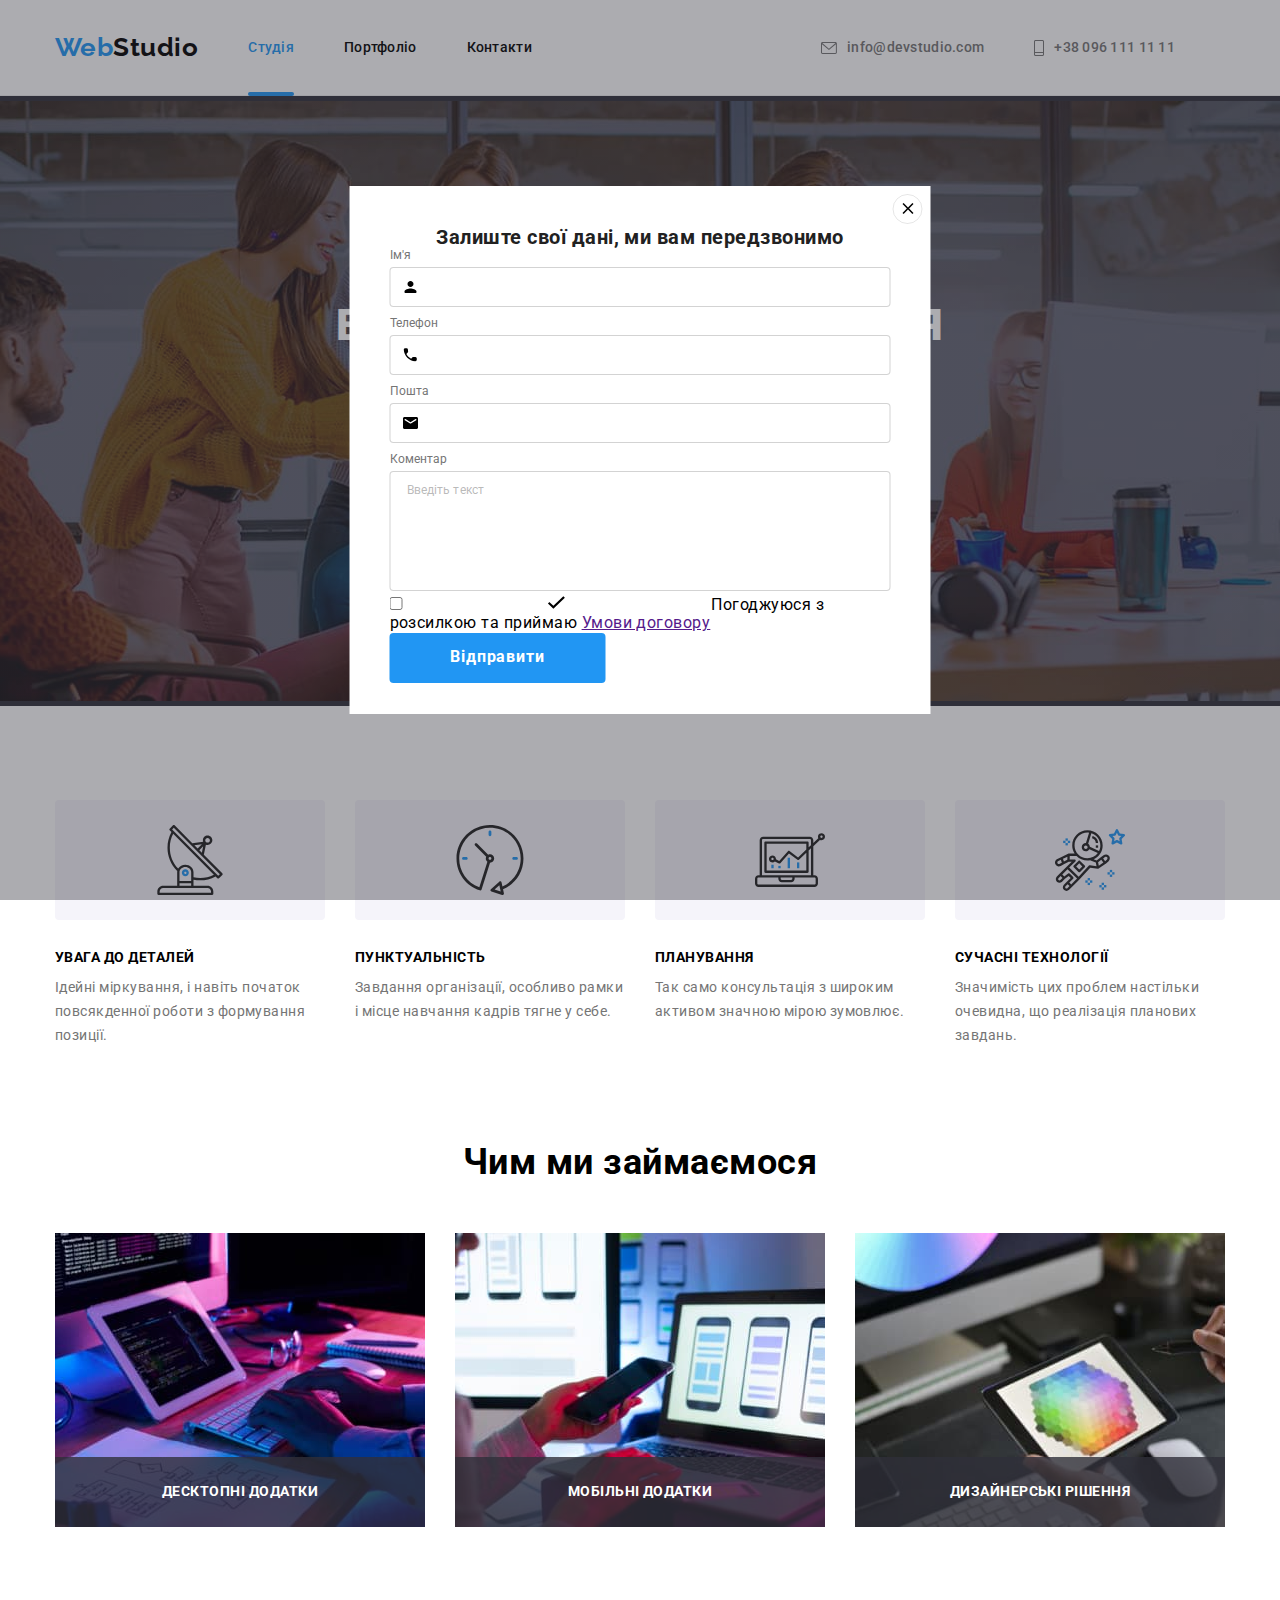
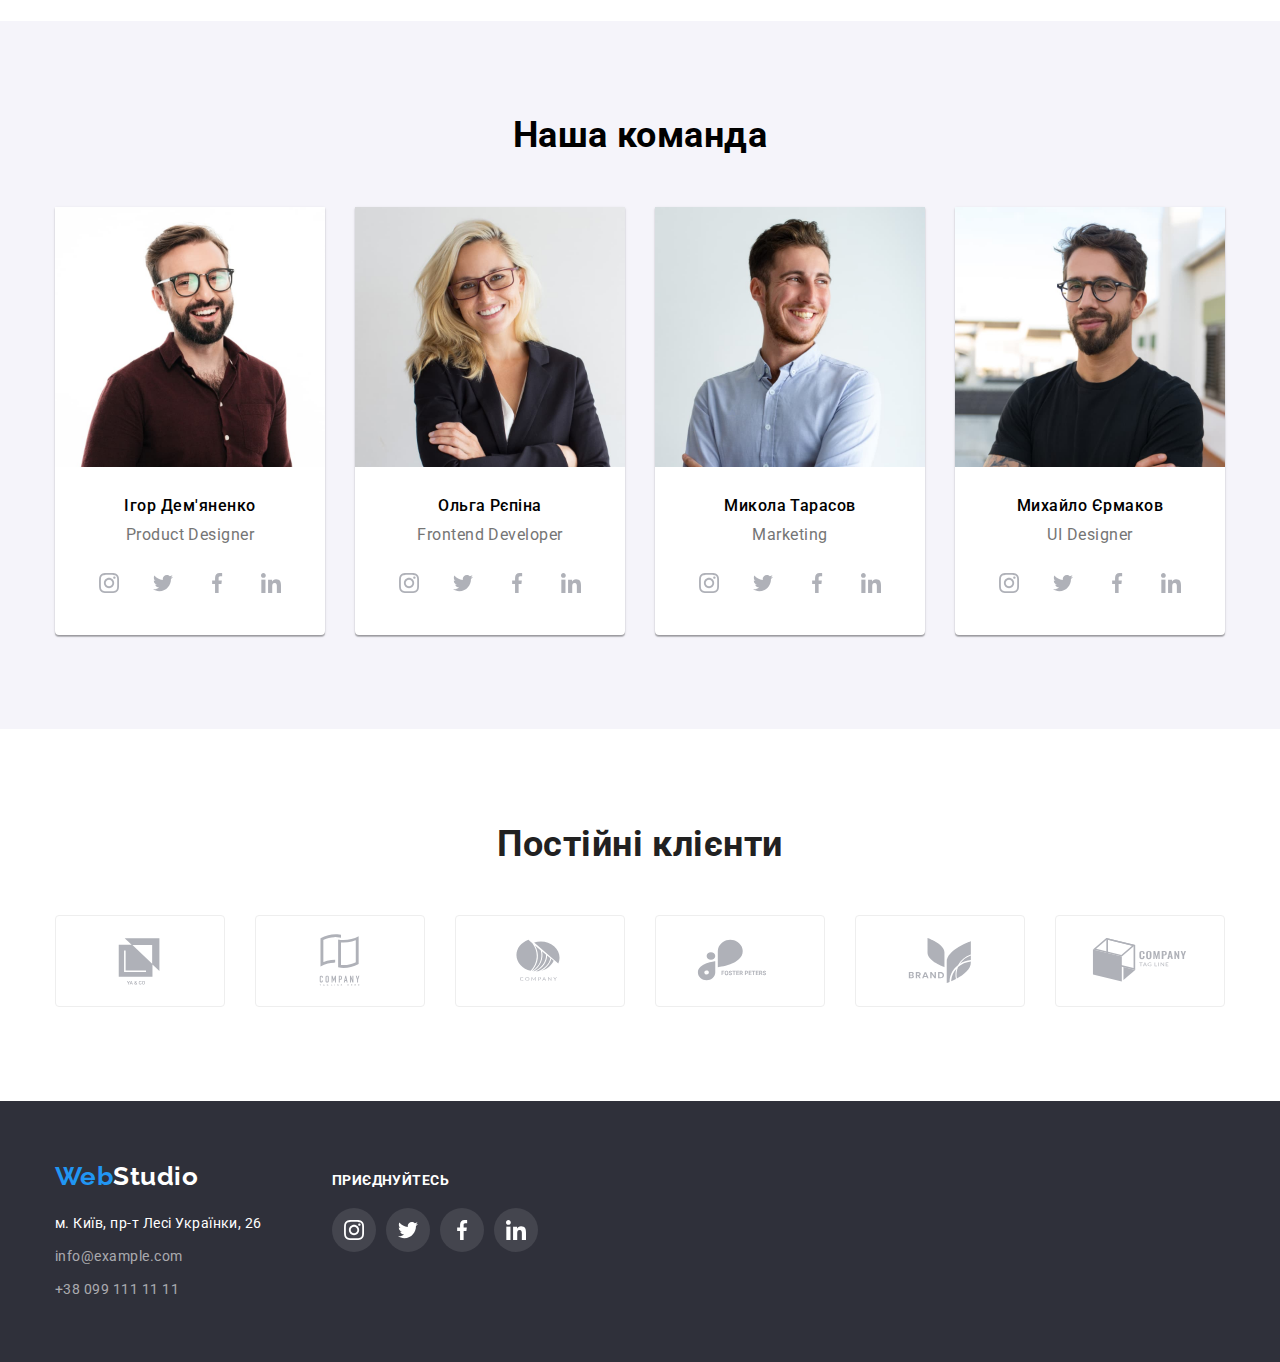
==== commit ecf8c583: "2" ====
--- a/index.html
+++ b/index.html
@@ -493,28 +493,46 @@
         </p>
         <form class="modal-form">
           <label class="modal-form-field">
-            <span class="modal-form-field-desc">Ім'я</span> 
-            <input 
-            type="text" 
-            class="modal-form-input" 
-            pattern="[a-zA-Zа-яА-ЯїЇ]+"
-            name="user_name">
+            <span class="modal-form-field-desc">Ім'я</span>
+            <span class="modal-form-input-wrapper">
+              <input 
+              type="text" 
+              class="modal-form-input" 
+              pattern="[a-zA-Zа-яА-ЯїЇ]+"
+              name="user_name">
+              <svg class="modal-form-input-icon" width="18" height="18">
+                <use href="./symbol-defs.svg#icon-person"></use>
+              </svg>
+            </span> 
+
           </label>
           <label class="modal-form-field">
-            <span class="modal-form-field-desc">Телефон</span> 
-            <input 
-            type="tel" 
-            class="modal-form-input" 
-            pattern="[0-9]{3}-[0-9]{3}-[0-9]{2}-[0-9]{2}"
-            title="xxx-xxx-xx-xx"
-            name="user_phone">
+            <span class="modal-form-field-desc">Телефон</span>
+            <span class="modal-form-input-wrapper">
+              <input 
+              type="tel" 
+              class="modal-form-input" 
+              pattern="[0-9]{3}-[0-9]{3}-[0-9]{2}-[0-9]{2}"
+              title="xxx-xxx-xx-xx"
+              name="user_phone">
+              <svg class="modal-form-input-icon" width="18" height="18">
+                <use href="./symbol-defs.svg#icon-phones"></use>
+              </svg>
+            </span> 
+
           </label>
           <label class="modal-form-field">
-            <span class="modal-form-field-desc">Пошта</span> 
-            <input 
-            type="text" 
-            class="modal-form-input"
-            name="user_mail">
+            <span class="modal-form-field-desc">Пошта</span>
+            <span class="modal-form-input-wrapper">
+              <input 
+              type="text" 
+              class="modal-form-input"
+              name="user_mail">
+              <svg class="modal-form-input-icon" width="18" height="18">
+                <use href="./symbol-defs.svg#icon-email"></use>
+              </svg>
+            </span> 
+
           </label>
           <label class="modal-form-name">
             <span class="modal-form-field-desc">Коментар</span> 
@@ -527,6 +545,9 @@
             <input 
             type="checkbox" 
             class="modal-form-check" name="user_policy" required>
+            <svg class="modal=form-own-checkbox" wight="16" height="15">
+              <use href="./symbol-defs.svg#icon-check"></use>
+            </svg>
             Погоджуюся з розсилкою та приймаю <a href="">Умови договору</a> 
           </label>
           <button type="submit" class="modal-form-submit">Відправити</button>
--- a/css/styles.css
+++ b/css/styles.css
@@ -698,6 +698,12 @@
   border: 1px solid rgba(33, 33, 33, 0.2);
   border-radius: 4px;
   padding-left: 42px;
+  transition-duration: var(--time-activate);
+  transition-timing-function: var(--funk-time);
+}
+.modal-form-input-wrapper {
+  position: relative;
+  display: block;
 }
 .modal-form-field-desc {
   font-family: var(--primary-font);
@@ -707,7 +713,45 @@
   letter-spacing: 0.01em;
   color: var(--second-icon-color);
   margin-bottom: 4px;
-}
-.modal-form-field{
+  display: block;
+}
+.modal-form-field {
   margin-bottom: 10px;
 }
+.modal-form-input-icon {
+  position: absolute;
+  top: 50%;
+  left: 12px;
+  transform: translateY(-50%);
+  transition-duration: var(--time-activate);
+  transition-timing-function: var(--funk-time);
+}
+.modal-form-input:focus + .modal-form-input-icon {
+  fill: var(--accent-color);
+}
+.modal-form-input:focus {
+  border-color: var(--accent-color);
+  outline: none;
+}
+.modal-form-message {
+  width: 100%;
+  height: 120px;
+  border: 1px solid rgba(33, 33, 33, 0.2);
+  border-radius: 4px;
+  padding: 12px 16px;
+  resize: none;
+  transition-duration: var(--time-activate);
+  transition-timing-function: var(--funk-time);
+}
+.modal-form-message:focus {
+  outline: none;
+  border-color: var(--accent-color);
+}
+.modal-form-message::placeholder {
+  font-family: var(--primary-font);
+  font-weight: 400;
+  font-size: 12px;
+  line-height: 1.16;
+  letter-spacing: 0.01em;
+  color: rgba(117, 117, 117, 0.5);
+}
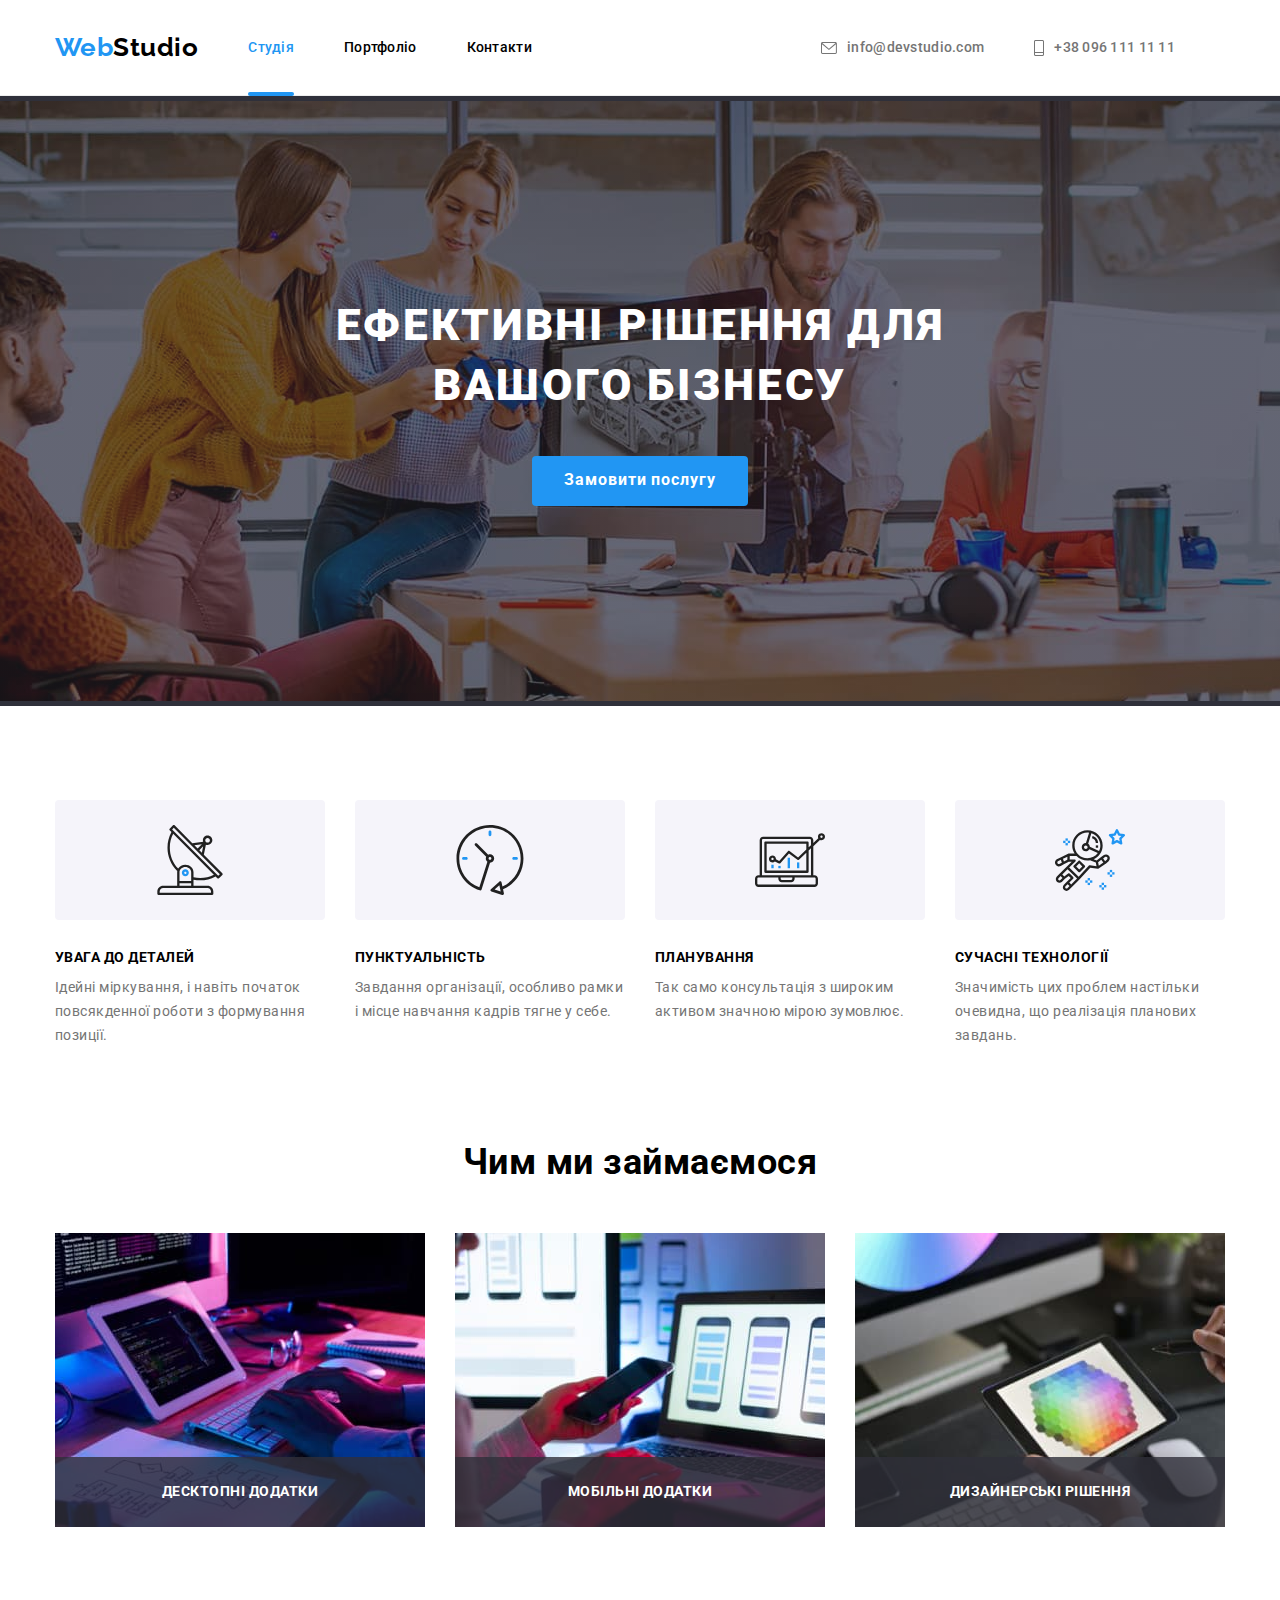
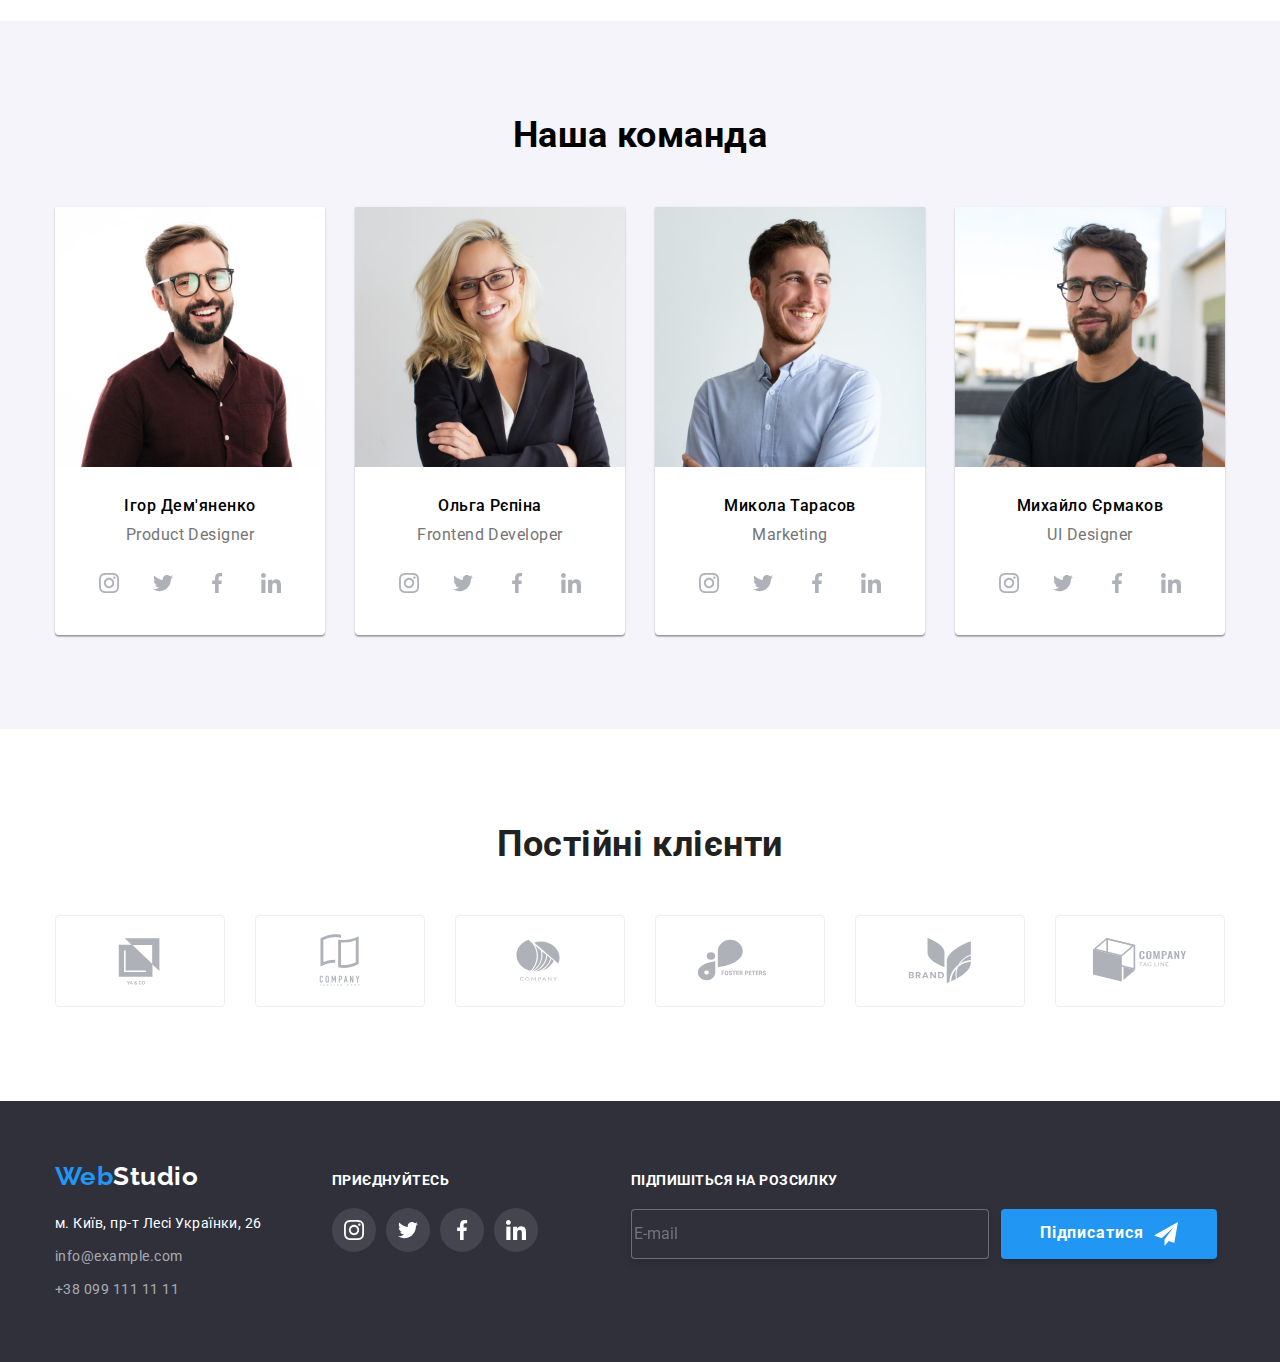
==== commit 51470e13: "final" ====
--- a/index.html
+++ b/index.html
@@ -1,560 +1,493 @@
 <!DOCTYPE html>
 <html lang="uk">
-  <head>
-    <meta charset="UTF-8" />
-    <meta http-equiv="X-UA-Compatible" content="IE=edge" />
-    <meta name="viewport" content="width=device-width, initial-scale=1.0" />
-    <title>WebStudio</title>
-    <link rel="preconnect" href="https://fonts.googleapis.com" />
-    <link rel="preconnect" href="https://fonts.gstatic.com" crossorigin />
-    <link
-      href="https://fonts.googleapis.com/css2?family=Raleway:wght@700&family=Roboto:wght@400;500;700;900&display=swap"
-      rel="stylesheet"
-    />
-    <link
-      rel="stylesheet"
-      href="https://cdn.jsdelivr.net/npm/modern-normalize@1.1.0/modern-normalize.min.css"
-    />
-    <link rel="stylesheet" href="./css/styles.css" />
-  </head>
-
-  <body>
-    <!-- Header-page -->
-    <header class="page-header">
-      <div class="header-box container">
-        <nav class="page-navigation">
-          <a class="logo link" href="/index.html"
-            ><span class="logo-item">Web</span>Studio</a
-          >
-          <ul class="menu-list list">
-            <li class="menu-item">
-              <a class="menu-link link" href="index.html"
-                ><span class="accent">Студія</span></a
-              >
+
+<head>
+  <meta charset="UTF-8" />
+  <meta http-equiv="X-UA-Compatible" content="IE=edge" />
+  <meta name="viewport" content="width=device-width, initial-scale=1.0" />
+  <title>WebStudio</title>
+  <link rel="preconnect" href="https://fonts.googleapis.com" />
+  <link rel="preconnect" href="https://fonts.gstatic.com" crossorigin />
+  <link href="https://fonts.googleapis.com/css2?family=Raleway:wght@700&family=Roboto:wght@400;500;700;900&display=swap"
+    rel="stylesheet" />
+  <link rel="stylesheet" href="https://cdn.jsdelivr.net/npm/modern-normalize@1.1.0/modern-normalize.min.css" />
+  <link rel="stylesheet" href="./css/styles.css" />
+</head>
+
+<body>
+  <!-- Header-page -->
+  <header class="page-header">
+    <div class="header-box container">
+      <nav class="page-navigation">
+        <a class="logo link" href="/index.html"><span class="logo-item">Web</span>Studio</a>
+        <ul class="menu-list list">
+          <li class="menu-item">
+            <a class="menu-link link" href="index.html"><span class="accent">Студія</span></a>
+          </li>
+          <li class="menu-item">
+            <a class="menu-link link" href="portfolio.html">Портфоліо</a>
+          </li>
+          <li class="menu-item">
+            <a class="menu-link link" href="#contacts">Контакти</a>
+          </li>
+        </ul>
+      </nav>
+
+      <ul class="list-contact list">
+        <li class="mail-link page-cont">
+          <a class="mail link focus-cont" href="mailto:info@devstudio.com">
+            <svg class="mail-icon cont-icon" width="16px" height="12px">
+              <use href="./symbol-defs.svg#icon-envelope"></use>
+            </svg>
+            info@devstudio.com
+          </a>
+        </li>
+        <li class="phone-link page-cont">
+          <a class="contact-phone-number link focus-cont" href="tel:+380961111111">
+            <svg class="phone-icon cont-icon" width="10" height="16">
+              <use href="./symbol-defs.svg#icon-Vector"></use>
+            </svg>
+            +38 096 111 11 11</a>
+        </li>
+      </ul>
+    </div>
+  </header>
+  <!-- Main-page -->
+  <main class="main-page">
+    <section class="first-section">
+      <div class="container first-container">
+        <h1 class="name-page">Ефективні рішення для вашого бізнесу</h1>
+        <button class="modal-open-btn" type="button" data-modal-open>
+          Замовити послугу
+        </button>
+      </div>
+    </section>
+    <section class="portfolio-section section">
+      <div class="container">
+        <h2 class="soft-skills visually-hidden">Наші особливості</h2>
+        <ul class="list list-skils">
+          <li class="skills-list">
+            <div class="soft-box">
+              <svg class="soft-icon" width="70" height="70">
+                <use href="./symbol-defs.svg#icon-antenna"></use>
+              </svg>
+            </div>
+            <h3 class="soft-skills-item">Увага до деталей</h3>
+            <p class="soft-skills-link">
+              Ідейні міркування, i навіть початок повсякденної роботи з
+              формування позиції.
+            </p>
+          </li>
+
+          <li class="skills-list">
+            <div class="soft-box">
+              <svg class="soft-icon" width="70" height="70">
+                <use href="./symbol-defs.svg#icon-clock"></use>
+              </svg>
+            </div>
+            <h3 class="soft-skills-item">Пунктуальність</h3>
+            <p class="soft-skills-link">
+              Завдання організації, особливо рамки i місце навчання кадрів
+              тягне у себе.
+            </p>
+          </li>
+
+          <li class="skills-list">
+            <div class="soft-box">
+              <svg class="soft-icon" width="70" height="70">
+                <use href="./symbol-defs.svg#icon-diagram"></use>
+              </svg>
+            </div>
+            <h3 class="soft-skills-item">Планування</h3>
+            <p class="soft-skills-link">
+              Так само консультація з широким активом значною мірою зумовлює.
+            </p>
+          </li>
+
+          <li class="skills-list">
+            <div class="soft-box">
+              <svg class="soft-icon" width="70" height="70">
+                <use href="./symbol-defs.svg#icon-astronaut"></use>
+              </svg>
+            </div>
+            <h3 class="soft-skills-item">Сучасні технології</h3>
+            <p class="soft-skills-link">
+              Значимість цих проблем настільки очевидна, що реалізація
+              планових завдань.
+            </p>
+          </li>
+        </ul>
+      </div>
+    </section>
+    <section class="page-job section">
+      <div class="container">
+        <h2 class="job">Чим ми займаємося</h2>
+        <ul class="job-page list">
+          <li class="work-image-li">
+            <div class="work-text-box">
+              <img class="image-work" src="./images/box-1.jpg" alt="design" width="370" height="294" />
+              <p class="work-link-text">Десктопні додатки</p>
+            </div>
+          </li>
+          <li class="work-image-li">
+            <div class="work-text-box">
+              <img class="image-work" src="./images/box-2.jpg" alt="styling" width="370" height="294" />
+              <p class="work-link-text">Мобільні додатки</p>
+            </div>
+          </li>
+          <li class="work-image-li">
+            <div class="work-text-box">
+              <img class="image-work" src="./images/box-3.jpg" alt="color" width="370" height="294" />
+              <p class="work-link-text">Дизайнерські рішення</p>
+            </div>
+          </li>
+        </ul>
+      </div>
+    </section>
+    <section class="team section">
+      <div class="container">
+        <h2 class="my-team">Наша команда</h2>
+        <ul class="list list-team">
+          <li class="team-box">
+            <img class="image-team" src="./images/img-1.jpg" alt="Ігор Дем'яненко" width="270" height="260" />
+            <div class="team-info">
+              <h3 class="name">Ігор Дем'яненко</h3>
+              <p class="job-title">Product Designer</p>
+              <ul class="team-cont">
+                <li class="list list-icon">
+                  <a href="https://www.instagram.com/" class="team-cont-icon">
+                    <svg class="icon-job" width="20" height="20">
+                      <use href="./symbol-defs.svg#icon-instagram"></use>
+                    </svg>
+                  </a>
+                </li>
+                <li class="list list-icon">
+                  <a href="https://twitter.com" class="team-cont-icon">
+                    <svg class="icon-job" width="20" height="20">
+                      <use href="./symbol-defs.svg#icon-twitter"></use>
+                    </svg>
+                  </a>
+                </li>
+                <li class="list list-icon">
+                  <a href="https://www.facebook.com/" class="team-cont-icon">
+                    <svg class="icon-job" width="20" height="20">
+                      <use href="./symbol-defs.svg#icon-facebook"></use>
+                    </svg>
+                  </a>
+                </li>
+                <li class="list list-icon">
+                  <a href="https://ua.linkedin.com/" class="team-cont-icon">
+                    <svg class="icon-job" width="20" height="20">
+                      <use href="./symbol-defs.svg#icon-linkedin"></use>
+                    </svg>
+                  </a>
+                </li>
+              </ul>
+            </div>
+          </li>
+          <li class="team-box">
+            <img class="image-team" src="./images/img-2.jpg" alt="Ольга Рєпіна" width="270" height="260" />
+            <div class="team-info">
+              <h3 class="name">Ольга Рєпіна</h3>
+              <p class="job-title">Frontend Developer</p>
+              <ul class="team-cont">
+                <li class="list list-icon">
+                  <a href="https://www.instagram.com/" class="team-cont-icon">
+                    <svg class="icon-job" width="20" height="20">
+                      <use href="./symbol-defs.svg#icon-instagram"></use>
+                    </svg>
+                  </a>
+                </li>
+                <li class="list list-icon">
+                  <a href="https://twitter.com" class="team-cont-icon">
+                    <svg class="icon-job" width="20" height="20">
+                      <use href="./symbol-defs.svg#icon-twitter"></use>
+                    </svg>
+                  </a>
+                </li>
+                <li class="list list-icon">
+                  <a href="https://www.facebook.com/" class="team-cont-icon">
+                    <svg class="icon-job" width="20" height="20">
+                      <use href="./symbol-defs.svg#icon-facebook"></use>
+                    </svg>
+                  </a>
+                </li>
+                <li class="list list-icon">
+                  <a href="https://ua.linkedin.com/" class="team-cont-icon">
+                    <svg class="icon-job" width="20" height="20">
+                      <use href="./symbol-defs.svg#icon-linkedin"></use>
+                    </svg>
+                  </a>
+                </li>
+              </ul>
+            </div>
+          </li>
+          <li class="team-box">
+            <img class="image-team" src="./images/img-3.jpg" alt="Микола Тарасов" width="270" height="260" />
+            <div class="team-info">
+              <h3 class="name">Микола Тарасов</h3>
+              <p class="job-title">Marketing</p>
+              <ul class="team-cont">
+                <li class="list list-icon">
+                  <a href="https://www.instagram.com/" class="team-cont-icon">
+                    <svg class="icon-job" width="20" height="20">
+                      <use href="./symbol-defs.svg#icon-instagram"></use>
+                    </svg>
+                  </a>
+                </li>
+                <li class="list list-icon">
+                  <a href="https://twitter.com" class="team-cont-icon">
+                    <svg class="icon-job" width="20" height="20">
+                      <use href="./symbol-defs.svg#icon-twitter"></use>
+                    </svg>
+                  </a>
+                </li>
+                <li class="list list-icon">
+                  <a href="https://www.facebook.com/" class="team-cont-icon">
+                    <svg class="icon-job" width="20" height="20">
+                      <use href="./symbol-defs.svg#icon-facebook"></use>
+                    </svg>
+                  </a>
+                </li>
+                <li class="list list-icon">
+                  <a href="https://ua.linkedin.com/" class="team-cont-icon">
+                    <svg class="icon-job" width="20" height="20">
+                      <use href="./symbol-defs.svg#icon-linkedin"></use>
+                    </svg>
+                  </a>
+                </li>
+              </ul>
+            </div>
+          </li>
+          <li class="team-box">
+            <img class="image-team" src="./images/img-4.jpg" alt="Михайло Єрмаков" width="270" height="260" />
+            <div class="team-info">
+              <h3 class="name">Михайло Єрмаков</h3>
+              <p class="job-title">UI Designer</p>
+              <ul class="team-cont">
+                <li class="list list-icon">
+                  <a href="https://www.instagram.com/" class="team-cont-icon">
+                    <svg class="icon-job" width="20" height="20">
+                      <use href="./symbol-defs.svg#icon-instagram"></use>
+                    </svg>
+                  </a>
+                </li>
+                <li class="list list-icon">
+                  <a href="https://twitter.com" class="team-cont-icon">
+                    <svg class="icon-job" width="20" height="20">
+                      <use href="./symbol-defs.svg#icon-twitter"></use>
+                    </svg>
+                  </a>
+                </li>
+                <li class="list list-icon">
+                  <a href="https://www.facebook.com/" class="team-cont-icon">
+                    <svg class="icon-job" width="20" height="20">
+                      <use href="./symbol-defs.svg#icon-facebook"></use>
+                    </svg>
+                  </a>
+                </li>
+                <li class="list list-icon">
+                  <a href="https://ua.linkedin.com/" class="team-cont-icon">
+                    <svg class="icon-job" width="20" height="20">
+                      <use href="./symbol-defs.svg#icon-linkedin"></use>
+                    </svg>
+                  </a>
+                </li>
+              </ul>
+            </div>
+          </li>
+        </ul>
+      </div>
+    </section>
+    <section class="section">
+      <div class="container">
+        <h2 class="clients">Постійні клієнти</h2>
+        <ul class="clients-item">
+          <li class="client-list list">
+            <div class="client-box-icon">
+              <a class="client-comp" href="">
+                <svg class="client-icon" width="106" height="60">
+                  <use href="./symbol-defs.svg#icon-YACO"></use>
+                </svg>
+              </a>
+            </div>
+          </li>
+          <li class="client-list list">
+            <div class="client-box-icon">
+              <a class="client-comp" href="">
+                <svg class="client-icon" width="106" height="60">
+                  <use href="./symbol-defs.svg#icon-COMPANY"></use>
+                </svg>
+              </a>
+            </div>
+          </li>
+          <li class="client-list list">
+            <div class="client-box-icon">
+              <a class="client-comp" href="">
+                <svg class="client-icon" width="106" height="60">
+                  <use href="./symbol-defs.svg#icon-COMPANYtwo"></use>
+                </svg>
+              </a>
+            </div>
+          </li>
+          <li class="client-list list">
+            <div class="client-box-icon">
+              <a class="client-comp" href="">
+                <svg class="client-icon" width="106" height="60">
+                  <use href="./symbol-defs.svg#icon-POSTER"></use>
+                </svg>
+              </a>
+            </div>
+          </li>
+          <li class="client-list list">
+            <div class="client-box-icon">
+              <a class="client-comp" href="">
+                <svg class="client-icon" width="106" height="60">
+                  <use href="./symbol-defs.svg#icon-BRANT"></use>
+                </svg>
+              </a>
+            </div>
+          </li>
+          <li class="client-list list">
+            <div class="client-box-icon">
+              <a class="client-comp" href="">
+                <svg class="client-icon" width="106" height="60">
+                  <use href="./symbol-defs.svg#icon-Logo"></use>
+                </svg>
+              </a>
+            </div>
+          </li>
+        </ul>
+      </div>
+    </section>
+  </main>
+  <footer class="footer-page">
+    <div class="container footer-container">
+      <div class="footer-first-box">
+        <a class="logo-two link" href="/index.html"><span class="logo-item">Web</span>Studio</a>
+        <address class="adress-footer">
+          <ul class="adress-list list">
+            <li class="list-map">
+              <a class="maps-list link" href="https://goo.gl/maps/bV2nX5t9sE71foQR8" target="_blank"
+                rel="nooper noreferrer nofollow">м. Київ, пр-т Лесі Українки, 26</a>
             </li>
-            <li class="menu-item">
-              <a class="menu-link link" href="portfolio.html">Портфоліо</a>
+            <li class="list-map">
+              <a class="mail-footer link" href="mailto:info@example.com">info@example.com</a>
             </li>
-            <li class="menu-item">
-              <a class="menu-link link" href="#contacts">Контакти</a>
+            <li>
+              <a class="contact-phone-footer link" href="tel:+380991111111">+38 099 111 11 11</a>
             </li>
           </ul>
-        </nav>
-
-        <ul class="list-contact list">
-          <li class="mail-link page-cont">
-            <a class="mail link focus-cont" href="mailto:info@devstudio.com">
-              <svg class="mail-icon cont-icon" width="16px" height="12px">
-                <use href="./symbol-defs.svg#icon-envelope"></use>
-              </svg>
-              info@devstudio.com
+        </address>
+      </div>
+      <div class="footer-icons">
+        <p class="footer-invate">Приєднуйтесь</p>
+        <ul class="team-cont">
+          <li class="list list-icon">
+            <a href="https://www.instagram.com/" class="team-cont-icons">
+              <svg class="icon-footer" width="20" height="20">
+                <use href="./symbol-defs.svg#icon-instagram"></use>
+              </svg>
             </a>
           </li>
-          <li class="phone-link page-cont">
-            <a
-              class="contact-phone-number link focus-cont"
-              href="tel:+380961111111"
-            >
-              <svg class="phone-icon cont-icon" width="10" height="16">
-                <use href="./symbol-defs.svg#icon-Vector"></use>
-              </svg>
-              +38 096 111 11 11</a
-            >
-          </li>
-        </ul>
-      </div>
-    </header>
-    <!-- Main-page -->
-    <main class="main-page">
-      <section class="first-section">
-        <div class="container first-container">
-          <h1 class="name-page">Ефективні рішення для вашого бізнесу</h1>
-          <button class="modal-open-btn" type="button" data-modal-open>
-            Замовити послугу
-          </button>
-        </div>
-      </section>
-      <section class="portfolio-section section">
-        <div class="container">
-          <h2 class="soft-skills visually-hidden">Наші особливості</h2>
-          <ul class="list list-skils">
-            <li class="skills-list">
-              <div class="soft-box">
-                <svg class="soft-icon" width="70" height="70">
-                  <use href="./symbol-defs.svg#icon-antenna"></use>
-                </svg>
-              </div>
-              <h3 class="soft-skills-item">Увага до деталей</h3>
-              <p class="soft-skills-link">
-                Ідейні міркування, i навіть початок повсякденної роботи з
-                формування позиції.
-              </p>
-            </li>
-
-            <li class="skills-list">
-              <div class="soft-box">
-                <svg class="soft-icon" width="70" height="70">
-                  <use href="./symbol-defs.svg#icon-clock"></use>
-                </svg>
-              </div>
-              <h3 class="soft-skills-item">Пунктуальність</h3>
-              <p class="soft-skills-link">
-                Завдання організації, особливо рамки i місце навчання кадрів
-                тягне у себе.
-              </p>
-            </li>
-
-            <li class="skills-list">
-              <div class="soft-box">
-                <svg class="soft-icon" width="70" height="70">
-                  <use href="./symbol-defs.svg#icon-diagram"></use>
-                </svg>
-              </div>
-              <h3 class="soft-skills-item">Планування</h3>
-              <p class="soft-skills-link">
-                Так само консультація з широким активом значною мірою зумовлює.
-              </p>
-            </li>
-
-            <li class="skills-list">
-              <div class="soft-box">
-                <svg class="soft-icon" width="70" height="70">
-                  <use href="./symbol-defs.svg#icon-astronaut"></use>
-                </svg>
-              </div>
-              <h3 class="soft-skills-item">Сучасні технології</h3>
-              <p class="soft-skills-link">
-                Значимість цих проблем настільки очевидна, що реалізація
-                планових завдань.
-              </p>
-            </li>
-          </ul>
-        </div>
-      </section>
-      <section class="page-job section">
-        <div class="container">
-          <h2 class="job">Чим ми займаємося</h2>
-          <ul class="job-page list">
-            <li class="work-image-li">
-              <div class="work-text-box">
-                <img
-                  class="image-work"
-                  src="./images/box-1.jpg"
-                  alt="design"
-                  width="370"
-                  height="294"
-                />
-                <p class="work-link-text">Десктопні додатки</p>
-              </div>
-            </li>
-            <li class="work-image-li">
-              <div class="work-text-box">
-                <img
-                  class="image-work"
-                  src="./images/box-2.jpg"
-                  alt="styling"
-                  width="370"
-                  height="294"
-                />
-                <p class="work-link-text">Мобільні додатки</p>
-              </div>
-            </li>
-            <li class="work-image-li">
-              <div class="work-text-box">
-                <img
-                  class="image-work"
-                  src="./images/box-3.jpg"
-                  alt="color"
-                  width="370"
-                  height="294"
-                />
-                <p class="work-link-text">Дизайнерські рішення</p>
-              </div>
-            </li>
-          </ul>
-        </div>
-      </section>
-      <section class="team section">
-        <div class="container">
-          <h2 class="my-team">Наша команда</h2>
-          <ul class="list list-team">
-            <li class="team-box">
-              <img
-                class="image-team"
-                src="./images/img-1.jpg"
-                alt="Ігор Дем'яненко"
-                width="270"
-                height="260"
-              />
-              <div class="team-info">
-                <h3 class="name">Ігор Дем'яненко</h3>
-                <p class="job-title">Product Designer</p>
-                <ul class="team-cont">
-                  <li class="list list-icon">
-                    <a href="https://www.instagram.com/" class="team-cont-icon">
-                      <svg class="icon-job" width="20" height="20">
-                        <use href="./symbol-defs.svg#icon-instagram"></use>
-                      </svg>
-                    </a>
-                  </li>
-                  <li class="list list-icon">
-                    <a href="https://twitter.com" class="team-cont-icon">
-                      <svg class="icon-job" width="20" height="20">
-                        <use href="./symbol-defs.svg#icon-twitter"></use>
-                      </svg>
-                    </a>
-                  </li>
-                  <li class="list list-icon">
-                    <a href="https://www.facebook.com/" class="team-cont-icon">
-                      <svg class="icon-job" width="20" height="20">
-                        <use href="./symbol-defs.svg#icon-facebook"></use>
-                      </svg>
-                    </a>
-                  </li>
-                  <li class="list list-icon">
-                    <a href="https://ua.linkedin.com/" class="team-cont-icon">
-                      <svg class="icon-job" width="20" height="20">
-                        <use href="./symbol-defs.svg#icon-linkedin"></use>
-                      </svg>
-                    </a>
-                  </li>
-                </ul>
-              </div>
-            </li>
-            <li class="team-box">
-              <img
-                class="image-team"
-                src="./images/img-2.jpg"
-                alt="Ольга Рєпіна"
-                width="270"
-                height="260"
-              />
-              <div class="team-info">
-                <h3 class="name">Ольга Рєпіна</h3>
-                <p class="job-title">Frontend Developer</p>
-                <ul class="team-cont">
-                  <li class="list list-icon">
-                    <a href="https://www.instagram.com/" class="team-cont-icon">
-                      <svg class="icon-job" width="20" height="20">
-                        <use href="./symbol-defs.svg#icon-instagram"></use>
-                      </svg>
-                    </a>
-                  </li>
-                  <li class="list list-icon">
-                    <a href="https://twitter.com" class="team-cont-icon">
-                      <svg class="icon-job" width="20" height="20">
-                        <use href="./symbol-defs.svg#icon-twitter"></use>
-                      </svg>
-                    </a>
-                  </li>
-                  <li class="list list-icon">
-                    <a href="https://www.facebook.com/" class="team-cont-icon">
-                      <svg class="icon-job" width="20" height="20">
-                        <use href="./symbol-defs.svg#icon-facebook"></use>
-                      </svg>
-                    </a>
-                  </li>
-                  <li class="list list-icon">
-                    <a href="https://ua.linkedin.com/" class="team-cont-icon">
-                      <svg class="icon-job" width="20" height="20">
-                        <use href="./symbol-defs.svg#icon-linkedin"></use>
-                      </svg>
-                    </a>
-                  </li>
-                </ul>
-              </div>
-            </li>
-            <li class="team-box">
-              <img
-                class="image-team"
-                src="./images/img-3.jpg"
-                alt="Микола Тарасов"
-                width="270"
-                height="260"
-              />
-              <div class="team-info">
-                <h3 class="name">Микола Тарасов</h3>
-                <p class="job-title">Marketing</p>
-                <ul class="team-cont">
-                  <li class="list list-icon">
-                    <a href="https://www.instagram.com/" class="team-cont-icon">
-                      <svg class="icon-job" width="20" height="20">
-                        <use href="./symbol-defs.svg#icon-instagram"></use>
-                      </svg>
-                    </a>
-                  </li>
-                  <li class="list list-icon">
-                    <a href="https://twitter.com" class="team-cont-icon">
-                      <svg class="icon-job" width="20" height="20">
-                        <use href="./symbol-defs.svg#icon-twitter"></use>
-                      </svg>
-                    </a>
-                  </li>
-                  <li class="list list-icon">
-                    <a href="https://www.facebook.com/" class="team-cont-icon">
-                      <svg class="icon-job" width="20" height="20">
-                        <use href="./symbol-defs.svg#icon-facebook"></use>
-                      </svg>
-                    </a>
-                  </li>
-                  <li class="list list-icon">
-                    <a href="https://ua.linkedin.com/" class="team-cont-icon">
-                      <svg class="icon-job" width="20" height="20">
-                        <use href="./symbol-defs.svg#icon-linkedin"></use>
-                      </svg>
-                    </a>
-                  </li>
-                </ul>
-              </div>
-            </li>
-            <li class="team-box">
-              <img
-                class="image-team"
-                src="./images/img-4.jpg"
-                alt="Михайло Єрмаков"
-                width="270"
-                height="260"
-              />
-              <div class="team-info">
-                <h3 class="name">Михайло Єрмаков</h3>
-                <p class="job-title">UI Designer</p>
-                <ul class="team-cont">
-                  <li class="list list-icon">
-                    <a href="https://www.instagram.com/" class="team-cont-icon">
-                      <svg class="icon-job" width="20" height="20">
-                        <use href="./symbol-defs.svg#icon-instagram"></use>
-                      </svg>
-                    </a>
-                  </li>
-                  <li class="list list-icon">
-                    <a href="https://twitter.com" class="team-cont-icon">
-                      <svg class="icon-job" width="20" height="20">
-                        <use href="./symbol-defs.svg#icon-twitter"></use>
-                      </svg>
-                    </a>
-                  </li>
-                  <li class="list list-icon">
-                    <a href="https://www.facebook.com/" class="team-cont-icon">
-                      <svg class="icon-job" width="20" height="20">
-                        <use href="./symbol-defs.svg#icon-facebook"></use>
-                      </svg>
-                    </a>
-                  </li>
-                  <li class="list list-icon">
-                    <a href="https://ua.linkedin.com/" class="team-cont-icon">
-                      <svg class="icon-job" width="20" height="20">
-                        <use href="./symbol-defs.svg#icon-linkedin"></use>
-                      </svg>
-                    </a>
-                  </li>
-                </ul>
-              </div>
-            </li>
-          </ul>
-        </div>
-      </section>
-      <section class="section">
-        <div class="container">
-          <h2 class="clients">Постійні клієнти</h2>
-          <ul class="clients-item">
-            <li class="client-list list">
-              <div class="client-box-icon">
-                <a class="client-comp" href="">
-                  <svg class="client-icon" width="106" height="60">
-                    <use href="./symbol-defs.svg#icon-YACO"></use>
-                  </svg>
-                </a>
-              </div>
-            </li>
-            <li class="client-list list">
-              <div class="client-box-icon">
-                <a class="client-comp" href="">
-                  <svg class="client-icon" width="106" height="60">
-                    <use href="./symbol-defs.svg#icon-COMPANY"></use>
-                  </svg>
-                </a>
-              </div>
-            </li>
-            <li class="client-list list">
-              <div class="client-box-icon">
-                <a class="client-comp" href="">
-                  <svg class="client-icon" width="106" height="60">
-                    <use href="./symbol-defs.svg#icon-COMPANYtwo"></use>
-                  </svg>
-                </a>
-              </div>
-            </li>
-            <li class="client-list list">
-              <div class="client-box-icon">
-                <a class="client-comp" href="">
-                  <svg class="client-icon" width="106" height="60">
-                    <use href="./symbol-defs.svg#icon-POSTER"></use>
-                  </svg>
-                </a>
-              </div>
-            </li>
-            <li class="client-list list">
-              <div class="client-box-icon">
-                <a class="client-comp" href="">
-                  <svg class="client-icon" width="106" height="60">
-                    <use href="./symbol-defs.svg#icon-BRANT"></use>
-                  </svg>
-                </a>
-              </div>
-            </li>
-            <li class="client-list list">
-              <div class="client-box-icon">
-                <a class="client-comp" href="">
-                  <svg class="client-icon" width="106" height="60">
-                    <use href="./symbol-defs.svg#icon-Logo"></use>
-                  </svg>
-                </a>
-              </div>
-            </li>
-          </ul>
-        </div>
-      </section>
-    </main>
-    <footer class="footer-page">
-      <div class="container footer-container">
-        <div class="footer-first-box">
-          <a class="logo-two link" href="/index.html"
-            ><span class="logo-item">Web</span>Studio</a
-          >
-          <address class="adress-footer">
-            <ul class="adress-list list">
-              <li class="list-map">
-                <a
-                  class="maps-list link"
-                  href="https://goo.gl/maps/bV2nX5t9sE71foQR8"
-                  target="_blank"
-                  rel="nooper noreferrer nofollow"
-                  >м. Київ, пр-т Лесі Українки, 26</a
-                >
-              </li>
-              <li class="list-map">
-                <a class="mail-footer link" href="mailto:info@example.com"
-                  >info@example.com</a
-                >
-              </li>
-              <li>
-                <a class="contact-phone-footer link" href="tel:+380991111111"
-                  >+38 099 111 11 11</a
-                >
-              </li>
-            </ul>
-          </address>
-        </div>
-        <div class="footer-icons">
-          <p class="footer-invate">Приєднуйтесь</p>
-          <ul class="team-cont">
-            <li class="list list-icon">
-              <a href="https://www.instagram.com/" class="team-cont-icons">
-                <svg class="icon-footer" width="20" height="20">
-                  <use href="./symbol-defs.svg#icon-instagram"></use>
-                </svg>
-              </a>
-            </li>
-            <li class="list list-icon">
-              <a href="https://twitter.com" class="team-cont-icons">
-                <svg class="icon-footer" width="20" height="20">
-                  <use href="./symbol-defs.svg#icon-twitter"></use>
-                </svg>
-              </a>
-            </li>
-            <li class="list list-icon">
-              <a href="https://www.facebook.com/" class="team-cont-icons">
-                <svg class="icon-footer" width="20" height="20">
-                  <use href="./symbol-defs.svg#icon-facebook"></use>
-                </svg>
-              </a>
-            </li>
-            <li class="list list-icon">
-              <a href="https://ua.linkedin.com/" class="team-cont-icons">
-                <svg class="icon-footer" width="20" height="20">
-                  <use href="./symbol-defs.svg#icon-linkedin"></use>
-                </svg>
-              </a>
-            </li>
-          </ul>
-        </div>
-      </div>
-    </footer>
-
-    <div class="backdrop" data-modal>
-      <div class="modal">
-        <button type="button" class="modal-close-btn" data-modal-close>
-          <svg class="modal-close-icon" width="18" height="18">
-            <use href="./symbol-defs.svg#icon-close"></use>
+          <li class="list list-icon">
+            <a href="https://twitter.com" class="team-cont-icons">
+              <svg class="icon-footer" width="20" height="20">
+                <use href="./symbol-defs.svg#icon-twitter"></use>
+              </svg>
+            </a>
+          </li>
+          <li class="list list-icon">
+            <a href="https://www.facebook.com/" class="team-cont-icons">
+              <svg class="icon-footer" width="20" height="20">
+                <use href="./symbol-defs.svg#icon-facebook"></use>
+              </svg>
+            </a>
+          </li>
+          <li class="list list-icon">
+            <a href="https://ua.linkedin.com/" class="team-cont-icons">
+              <svg class="icon-footer" width="20" height="20">
+                <use href="./symbol-defs.svg#icon-linkedin"></use>
+              </svg>
+            </a>
+          </li>
+        </ul>
+      </div>
+      <div class="subscribe-box">
+        <p class="subscribe-title">Підпишіться на розсилку</p>
+        <form class="subscribe-form">
+          <label class="subscribe-form-field">
+            <span class="subscribe-form-input-wrapper">
+              <input type="text" class="subscribe-form-input" name="user-mail" placeholder="E-mail">
+              <button type="submit" class="subscribe-form-submit">Підписатися
+                <svg class="subscribe-form-submit-icon" width="24" height="24">
+                  <use href="./symbol-defs.svg#icon-send"></use>
+                </svg>
+              </button>
+            </span>
+          </label>
+        </form>
+      </div>
+    </div>
+  </footer>
+
+  <div class="backdrop is-hidden" data-modal>
+    <div class="modal">
+      <button type="button" class="modal-close-btn" data-modal-close>
+        <svg class="modal-close-icon" width="18" height="18">
+          <use href="./symbol-defs.svg#icon-close"></use>
+        </svg>
+      </button>
+      <p class="modal-form-title">
+        Залиште свої дані, ми вам передзвонимо
+      </p>
+      <form class="modal-form">
+        <label class="modal-form-field">
+          <span class="modal-form-field-desc">Ім'я</span>
+          <span class="modal-form-input-wrapper">
+            <input type="text" class="modal-form-input" pattern="[a-zA-Zа-яА-ЯїЇ]+" name="user_name">
+            <svg class="modal-form-input-icon" width="18" height="18">
+              <use href="./symbol-defs.svg#icon-person"></use>
+            </svg>
+          </span>
+
+        </label>
+        <label class="modal-form-field">
+          <span class="modal-form-field-desc">Телефон</span>
+          <span class="modal-form-input-wrapper">
+            <input type="tel" class="modal-form-input" pattern="[0-9]{3}-[0-9]{3}-[0-9]{2}-[0-9]{2}"
+              title="xxx-xxx-xx-xx" name="user_phone">
+            <svg class="modal-form-input-icon" width="18" height="18">
+              <use href="./symbol-defs.svg#icon-phones"></use>
+            </svg>
+          </span>
+        </label>
+        <label class="modal-form-field">
+          <span class="modal-form-field-desc">Пошта</span>
+          <span class="modal-form-input-wrapper">
+            <input type="text" class="modal-form-input" name="user_mail">
+            <svg class="modal-form-input-icon" width="18" height="18">
+              <use href="./symbol-defs.svg#icon-email"></use>
+            </svg>
+          </span>
+        </label>
+        <label class="modal-form-name">
+          <span class="modal-form-field-desc">Коментар</span>
+          <textarea name="user_massage" placeholder="Введіть текст" class="modal-form-message"></textarea>
+        </label>
+        <label class="modal-form-check-field">
+          <input type="checkbox" class="modal-form-check" name="user_policy" required>
+          <svg class="modal-form-own-checkbox" width="16" height="15">
+            <use class="modal-form-own-checkbox-icon" href="./symbol-defs.svg#icon-check"></use>
           </svg>
-        </button>
-        <p class="modal-form-title">
-          Залиште свої дані, ми вам передзвонимо
-        </p>
-        <form class="modal-form">
-          <label class="modal-form-field">
-            <span class="modal-form-field-desc">Ім'я</span>
-            <span class="modal-form-input-wrapper">
-              <input 
-              type="text" 
-              class="modal-form-input" 
-              pattern="[a-zA-Zа-яА-ЯїЇ]+"
-              name="user_name">
-              <svg class="modal-form-input-icon" width="18" height="18">
-                <use href="./symbol-defs.svg#icon-person"></use>
-              </svg>
-            </span> 
-
-          </label>
-          <label class="modal-form-field">
-            <span class="modal-form-field-desc">Телефон</span>
-            <span class="modal-form-input-wrapper">
-              <input 
-              type="tel" 
-              class="modal-form-input" 
-              pattern="[0-9]{3}-[0-9]{3}-[0-9]{2}-[0-9]{2}"
-              title="xxx-xxx-xx-xx"
-              name="user_phone">
-              <svg class="modal-form-input-icon" width="18" height="18">
-                <use href="./symbol-defs.svg#icon-phones"></use>
-              </svg>
-            </span> 
-
-          </label>
-          <label class="modal-form-field">
-            <span class="modal-form-field-desc">Пошта</span>
-            <span class="modal-form-input-wrapper">
-              <input 
-              type="text" 
-              class="modal-form-input"
-              name="user_mail">
-              <svg class="modal-form-input-icon" width="18" height="18">
-                <use href="./symbol-defs.svg#icon-email"></use>
-              </svg>
-            </span> 
-
-          </label>
-          <label class="modal-form-name">
-            <span class="modal-form-field-desc">Коментар</span> 
-            <textarea 
-            name="user_massage"
-            placeholder="Введіть текст" 
-            class="modal-form-message"></textarea>
-          </label>
-          <label for="" class="modal-form-check-field">
-            <input 
-            type="checkbox" 
-            class="modal-form-check" name="user_policy" required>
-            <svg class="modal=form-own-checkbox" wight="16" height="15">
-              <use href="./symbol-defs.svg#icon-check"></use>
-            </svg>
-            Погоджуюся з розсилкою та приймаю <a href="">Умови договору</a> 
-          </label>
-          <button type="submit" class="modal-form-submit">Відправити</button>
-        </form>
-      </div>
+          Погоджуюся з розсилкою та приймаю&nbsp;<a class="check-box-policy " href="">Умови договору</a>
+        </label>
+        <button type="submit" class="modal-form-submit">Відправити</button>
+      </form>
     </div>
-
-    <script src="./js/modal.js"></script>
-  </body>
-</html>
+  </div>
+
+  <script src="./js/modal.js"></script>
+</body>
+
+</html>--- a/css/styles.css
+++ b/css/styles.css
@@ -217,8 +217,7 @@
   color: var(--primary-text-color-theme-light);
   margin-bottom: 40px;
 }
-.modal-open-btn,
-.modal-form-submit {
+.modal-open-btn {
   width: 216px;
   height: 50px;
   background-color: #2196f3;
@@ -532,6 +531,56 @@
   display: flex;
   align-items: baseline;
 }
+.footer-icons {
+  margin-right: 93px;
+}
+.subscribe-title {
+  font-family: var(--primary-font);
+  font-weight: 700;
+  font-size: 14px;
+  line-height: 1.14;
+  text-transform: uppercase;
+  color: var(--primary-text-color-theme-light);
+  margin-bottom: 20px;
+}
+.subscribe-form-input-wrapper{
+  display: flex;
+}
+.subscribe-form-input {
+  width: 358px;
+  height: 50px;
+  border: 1px solid rgba(255, 255, 255, 0.3);
+  filter: drop-shadow(0px 4px 4px rgba(0, 0, 0, 0.15));
+  border-radius: 4px;
+  margin-right: 12px;
+  background-color: var(--no-name-text-color);
+  color: #ffffff;
+}
+.subscribe-form-submit{
+  width: 216px;
+  height: 50px;
+  background-color: #2196f3;
+  font-weight: 700;
+  font-size: 16px;
+  line-height: 1.8;
+  letter-spacing: 0.06em;
+  color: var(--primary-text-color-theme-light);
+  border: none;
+  border-radius: 4px;
+  display: flex;
+  align-items: center;
+  justify-content: center;
+  background: #2196F3;
+  box-shadow: 0px 4px 4px rgba(0, 0, 0, 0.15);
+
+}
+
+.subscribe-form-submit-icon{
+  margin-left: 10px;
+  align-items: center;
+  fill: var(--primary-text-color-theme-light);
+}
+
 /* Portfolio */
 .filther-btn {
   display: flex;
@@ -657,8 +706,8 @@
 /* modal-window */
 .modal {
   position: absolute;
-  height: 528px;
-  width: 581px;
+  height: 581px;
+  width: 528px;
   background-color: var(--primary-text-color-theme-light);
   top: 50%;
   left: 50%;
@@ -679,6 +728,13 @@
   background-color: transparent;
   padding: 0;
 }
+.modal-close-icon {
+  transition-duration: var(--time-activate);
+  transition-timing-function: var(--funk-time);
+}
+.modal-close-btn:hover .modal-close-icon {
+  fill: var(--accent-color);
+}
 /* Modal Form */
 .modal-form-title {
   font-family: var(--primary-font);
@@ -687,6 +743,7 @@
   line-height: 1.15;
   text-align: center;
   color: var(--primary-text-dark-color);
+  margin-bottom: 12px;
 }
 .modal-form {
   display: flex;
@@ -733,6 +790,9 @@
   border-color: var(--accent-color);
   outline: none;
 }
+.modal-form-name {
+  margin-bottom: 20px;
+}
 .modal-form-message {
   width: 100%;
   height: 120px;
@@ -755,3 +815,72 @@
   letter-spacing: 0.01em;
   color: rgba(117, 117, 117, 0.5);
 }
+.modal-form-check-field {
+  display: flex;
+  align-items: center;
+  justify-content: center;
+  margin-bottom: 30px;
+  font-family: var(--primary-font);
+  font-weight: 400;
+  font-size: 14px;
+  line-height: 1.71;
+  color: var(--second-icon-color);
+}
+.check-box-policy {
+  font-family: var(--primary-font);
+  font-weight: 400;
+  font-size: 14px;
+  line-height: 1.71;
+  letter-spacing: 0.03em;
+  text-decoration-line: underline;
+  color: var(--accent-color);
+}
+.modal-form-own-checkbox {
+  border: 1px solid rgba(33, 33, 33, 0.2);
+  border-radius: 2px;
+  cursor: pointer;
+  margin-right: 9px;
+}
+.modal-form-check {
+  position: absolute;
+  appearance: none;
+}
+.modal-form-own-checkbox-icon {
+  display: none;
+  fill: var(--primary-text-color-theme-light);
+}
+.modal-form-check:checked + .modal-form-own-checkbox {
+  background-color: var(--accent-color);
+}
+.modal-form-check:checked
+  + .modal-form-own-checkbox
+  .modal-form-own-checkbox-icon {
+  display: block;
+}
+.modal-form-check:focus + .modal-form-own-checkbox {
+  box-shadow: 0 0 0 2px rgba(0, 0, 0, 1);
+}
+.modal-form-submit {
+  width: 216px;
+  height: 50px;
+  background-color: #2196f3;
+  font-weight: 700;
+  font-size: 16px;
+  line-height: 1.8;
+  letter-spacing: 0.06em;
+  align-self: center;
+  color: var(--primary-text-color-theme-light);
+  border: none;
+  border-radius: 4px;
+  display: flex;
+  align-items: center;
+  justify-content: center;
+  transition-duration: var(--time-activate);
+  transition-timing-function: var(--funk-time);
+  box-shadow: 0px 1px 3px rgba(0, 0, 0, 0.12), 0px 1px 1px rgba(0, 0, 0, 0.14),
+    0px 2px 1px rgba(0, 0, 0, 0.2);
+}
+.modal-form-submit:hover,
+.modal-form-submit:focus {
+  background-color: #188ce8;
+}
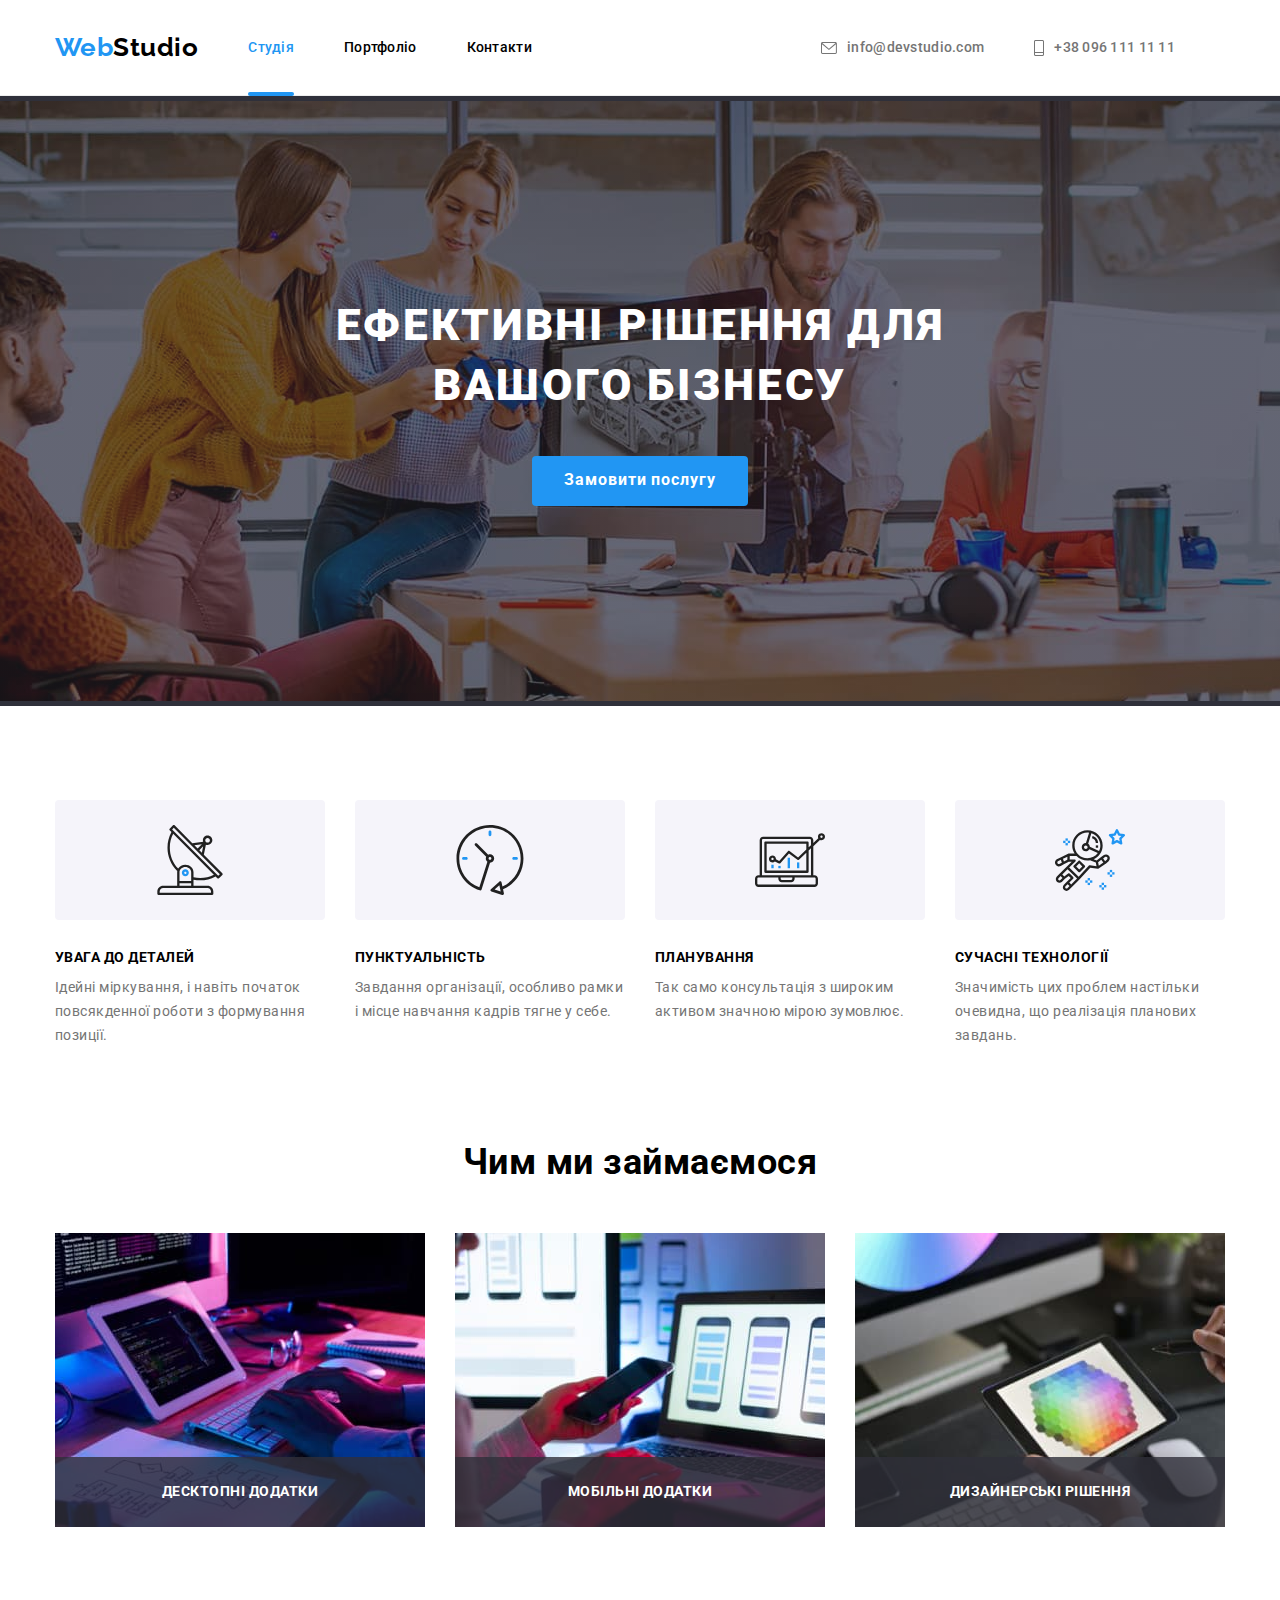
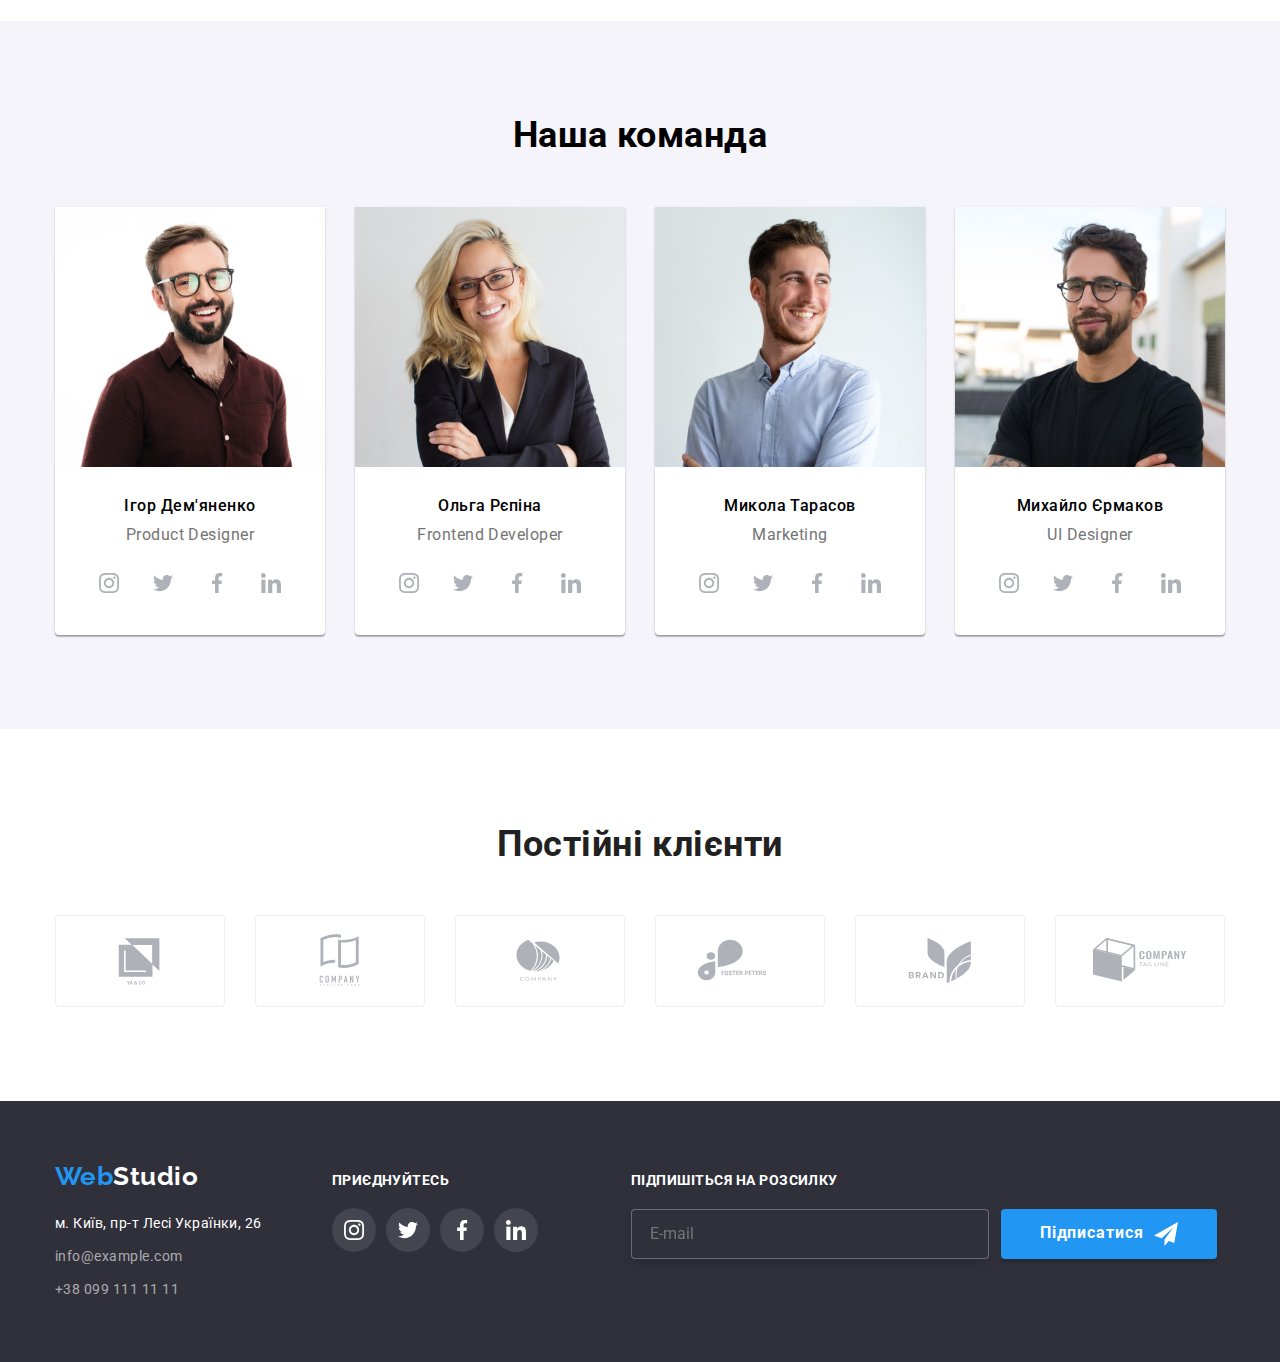
==== commit 8f3399da: "final upd" ====
--- a/index.html
+++ b/index.html
@@ -416,16 +416,16 @@
       <div class="subscribe-box">
         <p class="subscribe-title">Підпишіться на розсилку</p>
         <form class="subscribe-form">
+        <span class="subscribe-form-input-wrapper">
           <label class="subscribe-form-field">
-            <span class="subscribe-form-input-wrapper">
-              <input type="text" class="subscribe-form-input" name="user-mail" placeholder="E-mail">
-              <button type="submit" class="subscribe-form-submit">Підписатися
-                <svg class="subscribe-form-submit-icon" width="24" height="24">
-                  <use href="./symbol-defs.svg#icon-send"></use>
-                </svg>
-              </button>
-            </span>
+              <input type="text" class="subscribe-form-input" name="user-mail" placeholder="E-mail">          
           </label>
+          <button type="submit" class="subscribe-form-submit">Підписатися
+            <svg class="subscribe-form-submit-icon" width="24" height="24">
+              <use href="./symbol-defs.svg#icon-send"></use>
+            </svg>
+          </button>
+        </span>
         </form>
       </div>
     </div>
--- a/css/styles.css
+++ b/css/styles.css
@@ -543,8 +543,14 @@
   color: var(--primary-text-color-theme-light);
   margin-bottom: 20px;
 }
+.subscribe-form-input::placeholder{
+  padding-left: 16px;
+}
 .subscribe-form-input-wrapper{
   display: flex;
+}
+.subscribe-form-field{
+  margin-right: 12px;
 }
 .subscribe-form-input {
   width: 358px;
@@ -552,7 +558,6 @@
   border: 1px solid rgba(255, 255, 255, 0.3);
   filter: drop-shadow(0px 4px 4px rgba(0, 0, 0, 0.15));
   border-radius: 4px;
-  margin-right: 12px;
   background-color: var(--no-name-text-color);
   color: #ffffff;
 }
@@ -800,6 +805,7 @@
   border-radius: 4px;
   padding: 12px 16px;
   resize: none;
+  display: block;
   transition-duration: var(--time-activate);
   transition-timing-function: var(--funk-time);
 }
@@ -836,7 +842,7 @@
   color: var(--accent-color);
 }
 .modal-form-own-checkbox {
-  border: 1px solid rgba(33, 33, 33, 0.2);
+  border: 1px solid var(--secondary-text-dark-color);
   border-radius: 2px;
   cursor: pointer;
   margin-right: 9px;
@@ -851,15 +857,16 @@
 }
 .modal-form-check:checked + .modal-form-own-checkbox {
   background-color: var(--accent-color);
+  border: none;
 }
 .modal-form-check:checked
   + .modal-form-own-checkbox
   .modal-form-own-checkbox-icon {
   display: block;
 }
-.modal-form-check:focus + .modal-form-own-checkbox {
+/* .modal-form-check:focus + .modal-form-own-checkbox {
   box-shadow: 0 0 0 2px rgba(0, 0, 0, 1);
-}
+} */
 .modal-form-submit {
   width: 216px;
   height: 50px;
